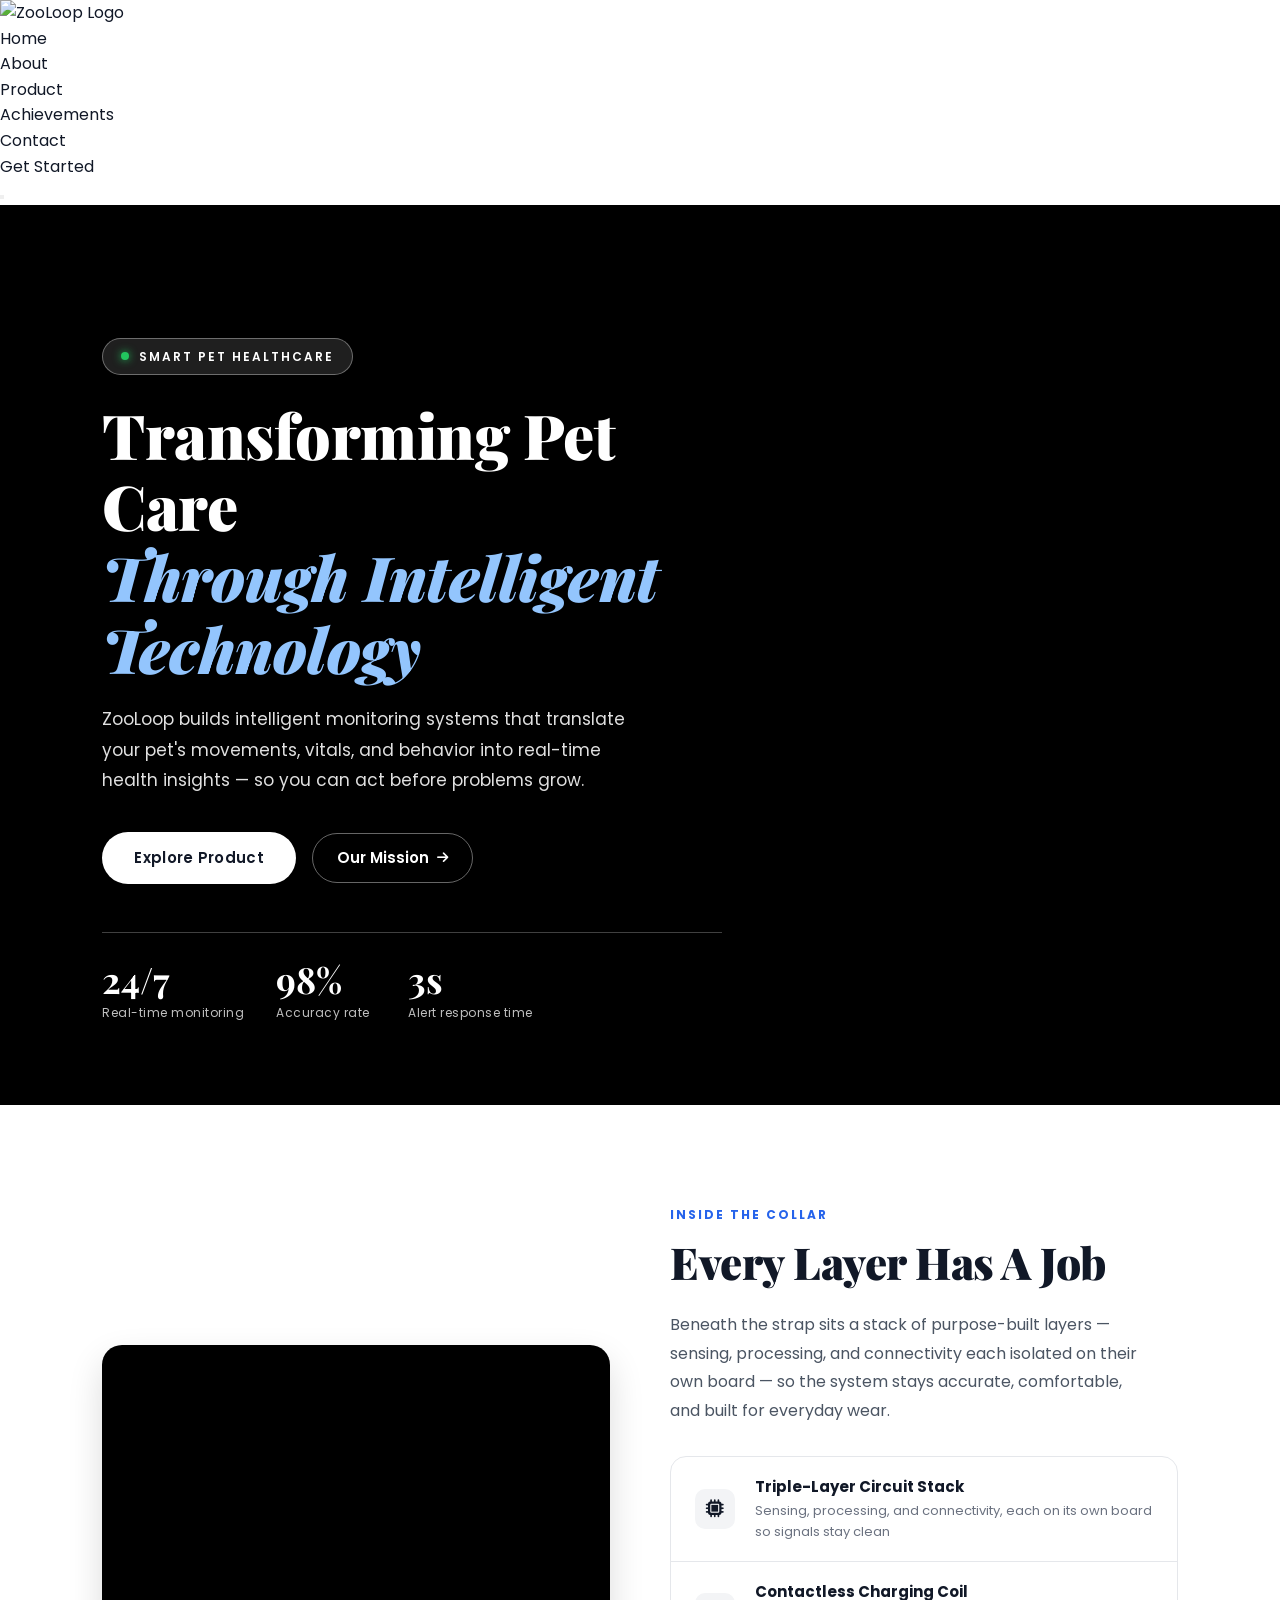
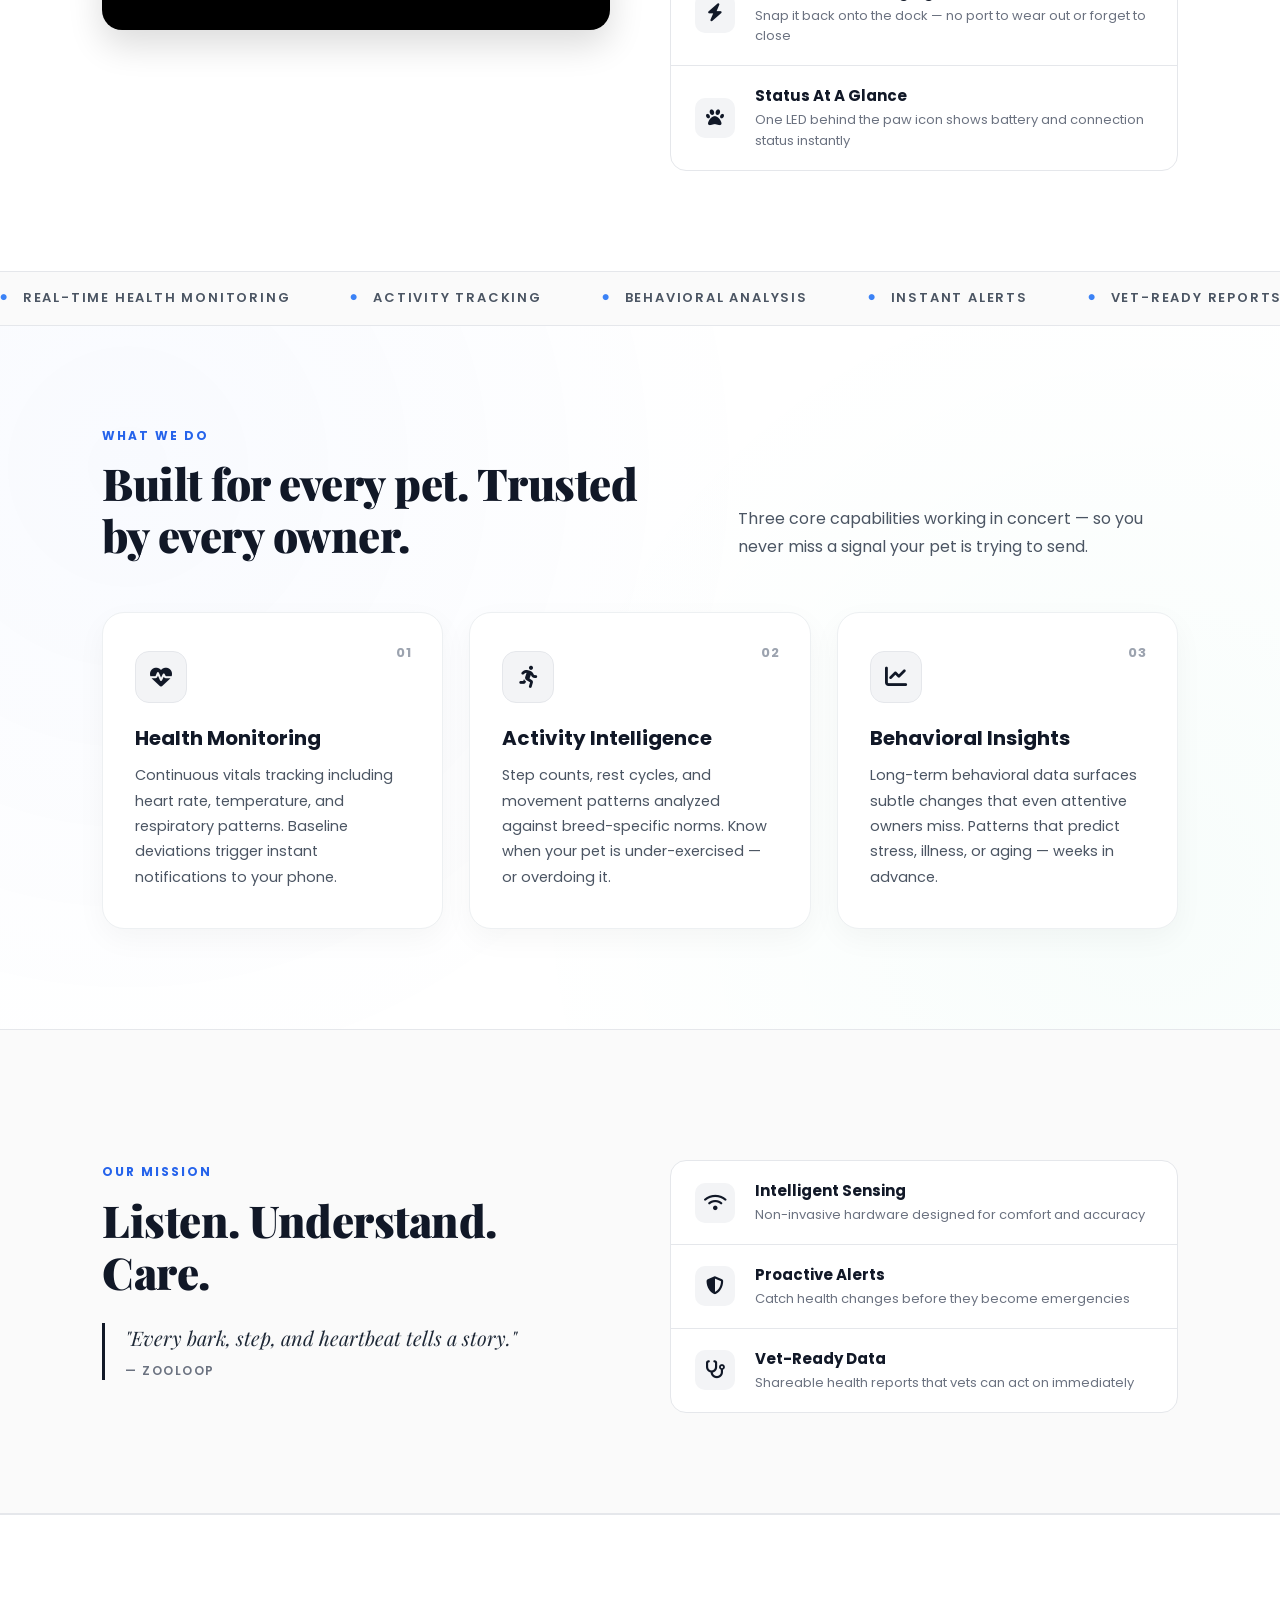
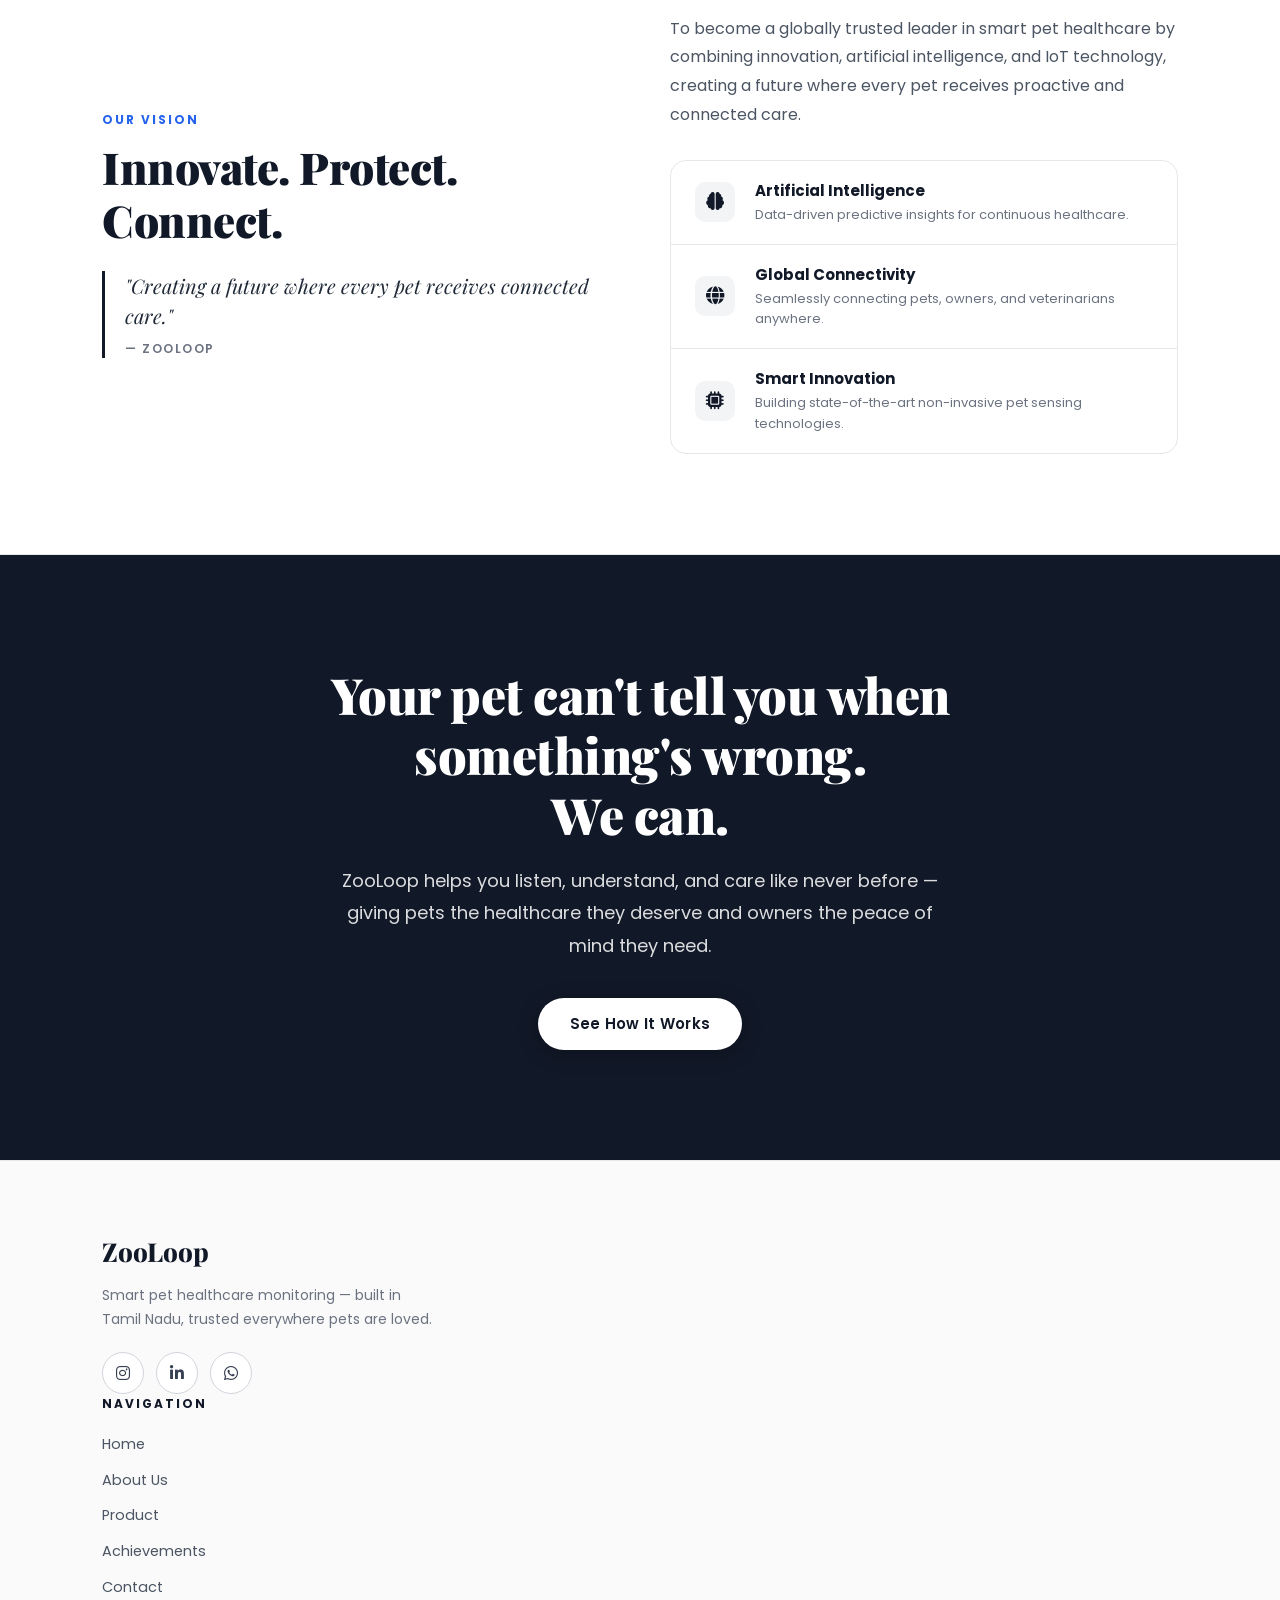
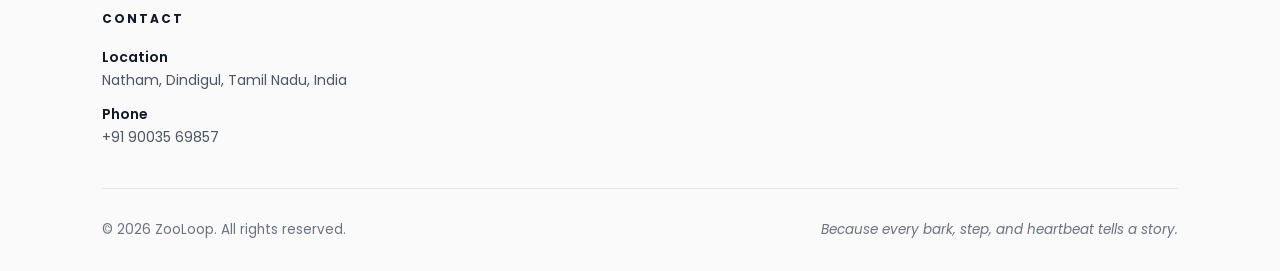
==== index.html @ e62b07a2 "Add files via upload" ====
<!DOCTYPE html>
<html lang="en">

<head>
  <meta charset="UTF-8">
  <meta name="viewport" content="width=device-width, initial-scale=1.0">
  <title>ZooLoop — Smart Pet Healthcare Monitoring</title>
  <link rel="preconnect" href="https://fonts.googleapis.com">
  <link rel="preconnect" href="https://fonts.gstatic.com" crossorigin>
  <link
    href="https://fonts.googleapis.com/css2?family=Inter:wght@300;400;500;600;700&family=Playfair+Display:wght@400;700;900&family=Poppins:wght@400;500;600;700&display=swap"
    rel="stylesheet">
  <link rel="stylesheet" href="https://cdnjs.cloudflare.com/ajax/libs/font-awesome/6.5.1/css/all.min.css">
  <link rel="stylesheet" href="circletrans.css">
  <link rel="stylesheet" href="assets/css/responsive-core.css">

  <style>
    /* ── TOKENS & BASE ─────────────────────────────────── */
    :root {
      --black: #ffffff;
      --ink: #f9fafb;
      --dark: #f3f4f6;
      --mid: #d1d5db;
      --muted: #6b7280;
      --border: #e5e7eb;
      --soft: #374151;
      --white: #111827;
      --pure: #000000;
      --display: 'Playfair Display', serif;
      --body: 'Poppins', 'Inter', sans-serif;
      --ease: cubic-bezier(0.25, 0.46, 0.45, 0.94);
    }

    *,
    *::before,
    *::after {
      margin: 0;
      padding: 0;
      box-sizing: border-box;
    }

    html {
      scroll-behavior: smooth;
    }

    body {
      background: #ffffff;
      color: #111827;
      font-family: var(--body);
      font-size: 16px;
      line-height: 1.6;
      overflow-x: hidden;
      width: 100%;
    }

    a {
      text-decoration: none;
      color: inherit;
    }

    img {
      display: block;
      max-width: 100%;
    }

    /* ── SCROLLBAR ──────────────────────────────────── */
    ::-webkit-scrollbar {
      width: 6px;
    }

    ::-webkit-scrollbar-track {
      background: #f1f1f1;
    }

    ::-webkit-scrollbar-thumb {
      background: #bbb;
      border-radius: 10px;
    }

    /* ── HERO ───────────────────────────────────────── */
    .hero {
      position: relative;
      min-height: 100vh;
      display: flex;
      align-items: center;
      padding: 130px 8% 80px;
      overflow: hidden;
      background: #000000;
    }

    .hero-video {
      position: absolute;
      inset: 0;
      width: 100%;
      height: 100%;
      object-fit: cover;
      z-index: 0;
      filter: contrast(90%) brightness(90%);
    }

    .hero-video-overlay {
      position: absolute;
      inset: 0;
      background: linear-gradient(180deg, rgba(0, 0, 0, 0.15) 0%, rgba(0, 0, 0, 0.45) 100%);
      z-index: 1;
      pointer-events: none;
    }

    .hero-inner {
      position: relative;
      z-index: 2;
      display: flex;
      align-items: center;
      justify-content: space-between;
      gap: 50px;
      width: 100%;
      max-width: 1280px;
      margin: 0 auto;
    }

    .hero-text {
      max-width: 620px;
      width: 100%;
    }

    .hero-eyebrow {
      display: inline-flex;
      align-items: center;
      gap: 10px;
      font-size: 12px;
      font-weight: 600;
      letter-spacing: 2px;
      text-transform: uppercase;
      color: #ffffff;
      background: rgba(255, 255, 255, 0.12);
      backdrop-filter: blur(8px);
      border: 1px solid rgba(255, 255, 255, 0.35);
      padding: 8px 18px;
      border-radius: 30px;
      margin-bottom: 24px;
      animation: fadeUp 0.8s 0.2s var(--ease) forwards;
    }

    .hero-eyebrow span {
      width: 8px;
      height: 8px;
      background: #22c55e;
      border-radius: 50%;
      box-shadow: 0 0 8px #22c55e;
      animation: pulse 2s infinite;
    }

    .hero-h1 {
      font-family: var(--display);
      font-size: clamp(32px, 5vw, 62px);
      font-weight: 900;
      line-height: 1.15;
      color: #ffffff;
      letter-spacing: -0.5px;
      animation: fadeUp 0.9s 0.35s var(--ease) forwards;
    }

    .hero-h1 em {
      font-style: italic;
      color: #93c5fd;
      display: block;
    }

    .hero-sub {
      margin-top: 20px;
      font-size: clamp(15px, 1.8vw, 17px);
      font-weight: 400;
      line-height: 1.8;
      color: rgba(255, 255, 255, 0.88);
      max-width: 540px;
      animation: fadeUp 0.9s 0.5s var(--ease) forwards;
    }

    .hero-actions {
      margin-top: 36px;
      display: flex;
      gap: 16px;
      align-items: center;
      flex-wrap: wrap;
      animation: fadeUp 0.9s 0.65s var(--ease) forwards;
    }

    .btn-primary {
      display: inline-flex;
      align-items: center;
      justify-content: center;
      padding: 14px 32px;
      background: #ffffff;
      color: #111827;
      font-size: 15px;
      font-weight: 600;
      border-radius: 30px;
      letter-spacing: 0.3px;
      transition: all 0.3s ease;
      box-shadow: 0 4px 20px rgba(0, 0, 0, 0.25);
    }

    .btn-primary:hover {
      background: #f3f4f6;
      transform: translateY(-2px);
      box-shadow: 0 8px 25px rgba(255, 255, 255, 0.25);
    }

    .btn-ghost {
      display: inline-flex;
      align-items: center;
      gap: 8px;
      font-size: 15px;
      font-weight: 600;
      color: #ffffff;
      padding: 12px 24px;
      border-radius: 30px;
      border: 1px solid rgba(255, 255, 255, 0.4);
      backdrop-filter: blur(6px);
      transition: all 0.3s ease;
    }

    .btn-ghost i {
      font-size: 13px;
      transition: transform 0.3s;
    }

    .btn-ghost:hover {
      background: rgba(255, 255, 255, 0.15);
      border-color: #ffffff;
    }

    .btn-ghost:hover i {
      transform: translateX(4px);
    }

    .hero-stats {
      margin-top: 48px;
      display: flex;
      gap: 32px;
      flex-wrap: wrap;
      animation: fadeUp 0.9s 0.8s var(--ease) forwards;
      border-top: 1px solid rgba(255, 255, 255, 0.25);
      padding-top: 28px;
    }

    .stat-item {
      min-width: 100px;
    }

    .stat-num {
      font-family: var(--display);
      font-size: clamp(26px, 3.5vw, 36px);
      font-weight: 700;
      color: #ffffff;
      line-height: 1;
    }

    .stat-label {
      font-size: 12px;
      color: rgba(255, 255, 255, 0.75);
      letter-spacing: 0.5px;
      margin-top: 6px;
    }

    /* ── HARDWARE / "INSIDE THE COLLAR" SECTION ──────── */
    .hardware-section {
      padding: 100px 8%;
      max-width: 1320px;
      margin: 0 auto;
      display: flex;
      align-items: center;
      gap: 60px;
      background: #ffffff;
    }

    .hardware-media {
      flex: 1;
      width: 100%;
    }

    .hardware-media-frame {
      position: relative;
      border-radius: 20px;
      overflow: hidden;
      background: #000000;
      box-shadow: 0 15px 35px rgba(0, 0, 0, 0.14);
      aspect-ratio: 16 / 9;
    }

    .hardware-media-frame video {
      width: 100%;
      height: 100%;
      object-fit: cover;
      display: block;
      transition: transform 0.6s var(--ease);
    }

    .hardware-media-frame:hover video {
      transform: scale(1.02);
    }

    .hardware-copy {
      flex: 1;
    }

    .hardware-copy .section-title {
      max-width: 460px;
    }

    .hardware-copy p {
      margin-top: 22px;
      font-size: 16px;
      line-height: 1.8;
      color: #4b5563;
      max-width: 480px;
    }

    /* Reuses .mission-pillars / .pillar / .pillar-icon styling defined below */

    /* ── MARQUEE ────────────────────────────────────── */
    .marquee-section {
      border-top: 1px solid var(--border);
      border-bottom: 1px solid var(--border);
      padding: 16px 0;
      overflow: hidden;
      background: #fafafa;
    }

    .marquee-track {
      display: flex;
      gap: 60px;
      animation: marquee 26s linear infinite;
      white-space: nowrap;
      width: max-content;
    }

    .marquee-item {
      font-size: 13px;
      font-weight: 600;
      letter-spacing: 1.8px;
      text-transform: uppercase;
      color: #4b5563;
      display: flex;
      align-items: center;
      gap: 14px;
      flex-shrink: 0;
    }

    .marquee-item::before {
      content: '●';
      font-size: 8px;
      color: #3b82f6;
    }

    /* ── FEATURES SECTION (SECTION 2) ───────────────── */
    .features-section {
      padding: 100px 8%;
      max-width: 1320px;
      margin: 0 auto;
      position: relative;
      background: #ffffff;
    }

    /* Clean, professional subtle accent background instead of messy video */
    .features-section::before {
      content: '';
      position: absolute;
      top: 0;
      left: 0;
      right: 0;
      height: 100%;
      background: radial-gradient(circle at 10% 20%, rgba(37, 99, 235, 0.03) 0%, transparent 50%),
        radial-gradient(circle at 90% 80%, rgba(16, 185, 129, 0.03) 0%, transparent 50%);
      pointer-events: none;
    }

    .section-eyebrow {
      font-size: 12px;
      font-weight: 700;
      letter-spacing: 2px;
      text-transform: uppercase;
      color: #2563eb;
      margin-bottom: 12px;
    }

    .section-title {
      font-family: var(--display);
      font-size: clamp(26px, 3.8vw, 44px);
      font-weight: 900;
      line-height: 1.2;
      color: #111827;
      letter-spacing: -0.5px;
      max-width: 580px;
    }

    .section-header {
      display: flex;
      justify-content: space-between;
      align-items: flex-end;
      margin-bottom: 50px;
      gap: 30px;
      flex-wrap: wrap;
      position: relative;
      z-index: 2;
    }

    .section-desc {
      max-width: 440px;
      font-size: 16px;
      line-height: 1.8;
      color: #4b5563;
    }

    .feature-grid {
      display: grid;
      grid-template-columns: repeat(3, 1fr);
      gap: 26px;
      position: relative;
      z-index: 2;
    }

    .feature-card {
      background: #ffffff;
      padding: 38px 32px;
      border-radius: 22px;
      border: 1px solid #edf0f2;
      box-shadow: 0 10px 30px rgba(0, 0, 0, 0.04);
      transition: all 0.35s ease;
      position: relative;
      overflow: hidden;
    }

    .feature-card::before {
      content: '';
      position: absolute;
      bottom: 0;
      left: 0;
      width: 0;
      height: 3px;
      background: #111827;
      transition: width 0.4s var(--ease);
    }

    .feature-card:hover {
      transform: translateY(-8px);
      box-shadow: 0 18px 45px rgba(0, 0, 0, 0.08);
      border-color: #cbd5e1;
    }

    .feature-card:hover::before {
      width: 100%;
    }

    .feature-icon {
      width: 52px;
      height: 52px;
      background: #f3f4f6;
      border: 1px solid #e5e7eb;
      display: flex;
      align-items: center;
      justify-content: center;
      margin-bottom: 22px;
      border-radius: 14px;
      font-size: 22px;
      color: #111827;
      transition: all 0.3s;
    }

    .feature-card:hover .feature-icon {
      background: #111827;
      color: #ffffff;
    }

    .feature-card h3 {
      font-size: 20px;
      font-weight: 700;
      color: #111827;
      margin-bottom: 12px;
      line-height: 1.3;
    }

    .feature-card p {
      font-size: 14.5px;
      color: #4b5563;
      line-height: 1.75;
    }

    .feature-num {
      position: absolute;
      top: 30px;
      right: 30px;
      font-size: 13px;
      color: #9ca3af;
      font-weight: 700;
      letter-spacing: 1px;
    }

    /* ── MISSION SECTION ──────────────────────────────── */
    .mission-section {
      padding: 100px 8%;
      display: flex;
      gap: 60px;
      align-items: center;
      max-width: 1320px;
      margin: 0 auto;
      background: #fafafa;
      border-top: 1px solid #e5e7eb;
      border-bottom: 1px solid #e5e7eb;
    }

    .mission-left {
      flex: 1;
      display: flex;
      flex-direction: column;
    }

    .mission-right {
      flex: 1;
    }

    .mission-quote {
      margin-top: 24px;
      padding-left: 20px;
      border-left: 3px solid #111827;
    }

    .mission-quote p {
      font-family: var(--display);
      font-size: 20px;
      font-style: italic;
      color: #1f2937;
      line-height: 1.5;
    }

    .mission-quote cite {
      display: block;
      margin-top: 8px;
      font-size: 12px;
      font-style: normal;
      letter-spacing: 1.5px;
      text-transform: uppercase;
      color: #6b7280;
      font-weight: 600;
    }

    .mission-image {
      margin-top: 32px;
      border-radius: 20px;
      overflow: hidden;
      box-shadow: 0 15px 35px rgba(0, 0, 0, 0.1);
      max-height: 380px;
    }

    .mission-image img {
      width: 100%;
      height: 100%;
      max-height: 380px;
      object-fit: cover;
      transition: transform 0.5s var(--ease);
    }

    .mission-image:hover img {
      transform: scale(1.03);
    }

    .mission-right p {
      font-size: 16px;
      line-height: 1.8;
      color: #4b5563;
      margin-bottom: 20px;
    }

    .mission-pillars {
      margin-top: 30px;
      display: flex;
      flex-direction: column;
      border: 1px solid #e5e7eb;
      border-radius: 16px;
      overflow: hidden;
      background: #ffffff;
    }

    .pillar {
      display: flex;
      align-items: center;
      gap: 20px;
      padding: 18px 24px;
      border-bottom: 1px solid #e5e7eb;
      transition: background 0.3s;
    }

    .pillar:last-child {
      border-bottom: none;
    }

    .pillar:hover {
      background: #f9fafb;
    }

    .pillar-icon {
      font-size: 18px;
      color: #111827;
      width: 40px;
      height: 40px;
      background: #f3f4f6;
      border-radius: 10px;
      display: flex;
      align-items: center;
      justify-content: center;
      flex-shrink: 0;
    }

    .pillar-text {
      font-size: 15px;
      font-weight: 700;
      color: #111827;
    }

    .pillar-desc {
      font-size: 13px;
      color: #6b7280;
      margin-top: 2px;
    }

    /* ── STATEMENT SECTION ──────────────────────────── */
    .statement-section {
      padding: 110px 8%;
      background: #111827;
      color: #ffffff;
      text-align: center;
      position: relative;
      overflow: hidden;
    }

    .statement-inner {
      position: relative;
      z-index: 2;
      max-width: 800px;
      margin: 0 auto;
    }

    .statement-inner h2 {
      font-family: var(--display);
      font-size: clamp(28px, 4.5vw, 50px);
      font-weight: 900;
      color: #ffffff;
      line-height: 1.2;
      letter-spacing: -0.5px;
      margin-bottom: 20px;
    }

    .statement-inner p {
      font-size: clamp(15px, 1.8vw, 18px);
      color: rgba(255, 255, 255, 0.85);
      max-width: 600px;
      margin: 0 auto 36px;
      line-height: 1.8;
    }

    /* ── FOOTER ─────────────────────────────────────── */
    footer {
      background: #fafafa;
      border-top: 1px solid #e5e7eb;
      padding: 70px 8% 30px;
    }

    .footer-container {
      max-width: 1280px;
      margin: 0 auto;
    }

    .footer-brand {
      max-width: 340px;
    }

    .footer-brand .logo-name {
      font-family: var(--display);
      font-size: 26px;
      font-weight: 800;
      color: #111827;
      margin-bottom: 12px;
      display: block;
    }

    .footer-brand p {
      font-size: 14px;
      color: #6b7280;
      line-height: 1.7;
    }

    .footer-links h4,
    .footer-contact h4 {
      font-size: 12px;
      font-weight: 700;
      letter-spacing: 2px;
      text-transform: uppercase;
      color: #111827;
      margin-bottom: 18px;
    }

    .footer-links ul {
      list-style: none;
    }

    .footer-links li {
      margin-bottom: 10px;
    }

    .footer-links a {
      font-size: 14.5px;
      color: #4b5563;
      transition: color 0.3s;
    }

    .footer-links a:hover {
      color: #000000;
      font-weight: 600;
    }

    .footer-contact p {
      font-size: 14px;
      color: #4b5563;
      margin-bottom: 8px;
    }

    .footer-contact p strong {
      color: #111827;
      font-weight: 600;
    }

    .social-row {
      display: flex;
      gap: 12px;
      margin-top: 20px;
    }

    .social-row a {
      width: 42px;
      height: 42px;
      border: 1px solid #d1d5db;
      background: #ffffff;
      display: flex;
      align-items: center;
      justify-content: center;
      border-radius: 50%;
      font-size: 16px;
      color: #374151;
      transition: all 0.3s ease;
    }

    .social-row a:hover {
      background: #111827;
      border-color: #111827;
      color: #ffffff;
      transform: translateY(-3px);
    }

    .footer-bottom {
      padding-top: 30px;
      margin-top: 40px;
      border-top: 1px solid #e5e7eb;
      display: flex;
      justify-content: space-between;
      align-items: center;
      flex-wrap: wrap;
      gap: 15px;
    }

    .footer-bottom p {
      font-size: 13.5px;
      color: #6b7280;
    }

    .footer-tagline {
      font-style: italic;
      color: #9ca3af;
    }

    /* ── ANIMATIONS ─────────────────────────────────── */
    @keyframes fadeUp {
      from {
        opacity: 0;
        transform: translateY(24px);
      }

      to {
        opacity: 1;
        transform: translateY(0);
      }
    }

    @keyframes marquee {
      from {
        transform: translateX(0);
      }

      to {
        transform: translateX(-50%);
      }
    }

    @keyframes pulse {

      0%,
      100% {
        opacity: 1;
        transform: scale(1);
      }

      50% {
        opacity: 0.4;
        transform: scale(0.85);
      }
    }

    .reveal {
      opacity: 0;
      transform: translateY(25px);
      transition: opacity 0.7s var(--ease), transform 0.7s var(--ease);
    }

    .reveal.visible {
      opacity: 1;
      transform: translateY(0);
    }

    /* ── RESPONSIVE MEDIA QUERIES ───────────────────── */
    @media (max-width: 991px) {
      .hero {
        padding: 120px 6% 60px;
      }

      .hero-inner {
        flex-direction: column;
        align-items: flex-start;
      }

      .feature-grid {
        grid-template-columns: repeat(2, 1fr);
      }

      .hardware-section {
        flex-direction: column;
        gap: 40px;
        padding: 70px 6%;
      }

      .hardware-copy .section-title,
      .hardware-copy p {
        max-width: 100%;
      }

      .mission-section {
        flex-direction: column;
        gap: 40px;
      }

      .section-header {
        flex-direction: column;
        align-items: flex-start;
      }
    }

    @media (max-width: 640px) {
      .hero {
        padding: 110px 5% 50px;
      }

      .features-section,
      .mission-section,
      .statement-section {
        padding: 70px 5%;
      }

      .hardware-section {
        padding: 60px 5%;
      }

      .feature-grid {
        grid-template-columns: 1fr;
      }

      .hero-stats {
        gap: 20px;
      }

      .stat-item {
        min-width: 80px;
      }

      .hero-actions {
        flex-direction: column;
        align-items: stretch;
        width: 100%;
      }

      .btn-primary,
      .btn-ghost {
        width: 100%;
        justify-content: center;
      }

      .footer-bottom {
        flex-direction: column;
        text-align: center;
      }
    }
  </style>
</head>

<body>

  <!-- ── NAVBAR ─────────────────────────────────────── -->
  <nav class="navbar" id="navbar">
    <a href="index.html" class="logo" aria-label="ZooLoop Home">
      <img src="assets/images/ZooLoopTRANS.png" alt="ZooLoop Logo">
    </a>

    <ul class="nav-links">
      <li><a href="index.html" class="active">Home</a></li>
      <li><a href="about.html">About</a></li>
      <li><a href="product.html">Product</a></li>
      <li><a href="achievements.html">Achievements</a></li>
      <li><a href="contact.html">Contact</a></li>
      <li class="mobile-cta-wrapper">
        <a href="product.html" class="nav-cta">Get Started</a>
      </li>
    </ul>



    <button class="hamburger" aria-label="Toggle navigation menu" type="button">
      <span></span>
      <span></span>
      <span></span>
    </button>
  </nav>

  <!-- ── HERO ───────────────────────────────────────── -->
  <section class="hero">
    <video class="hero-video" autoplay muted loop playsinline preload="auto">
      <source src="assets/video/dogs.mp4" type="video/mp4">
    </video>
    <div class="hero-video-overlay"></div>

    <div class="hero-inner">
      <div class="hero-text">
        <div class="hero-eyebrow">
          <span></span>
          Smart Pet Healthcare
        </div>

        <h1 class="hero-h1">
          Transforming Pet Care
          <em>Through Intelligent Technology</em>
        </h1>

        <p class="hero-sub">
          ZooLoop builds intelligent monitoring systems that translate your pet's movements, vitals, and behavior into
          real-time health insights — so you can act before problems grow.
        </p>

        <div class="hero-actions">
          <a href="product.html" class="btn-primary">Explore Product</a>
          <a href="achievements.html" class="btn-ghost">
            Our Mission <i class="fas fa-arrow-right"></i>
          </a>
        </div>

        <div class="hero-stats">
          <div class="stat-item">
            <div class="stat-num">24/7</div>
            <div class="stat-label">Real-time monitoring</div>
          </div>
          <div class="stat-item">
            <div class="stat-num">98%</div>
            <div class="stat-label">Accuracy rate</div>
          </div>
          <div class="stat-item">
            <div class="stat-num">3s</div>
            <div class="stat-label">Alert response time</div>
          </div>
        </div>
      </div>
    </div>
  </section>

  <!-- ── HARDWARE / INSIDE THE COLLAR ─────────────────── -->
  <section class="hardware-section" id="inside-the-collar">
    <div class="hardware-media reveal">
      <div class="hardware-media-frame">
        <video autoplay muted loop playsinline preload="auto">
          <source src="assets/video/smartcollar.mp4" type="video/mp4">
        </video>
      </div>
    </div>

    <div class="hardware-copy reveal">
      <div class="section-eyebrow">Inside The Collar</div>
      <h2 class="section-title">Every Layer Has A Job</h2>
      <p>
        Beneath the strap sits a stack of purpose-built layers — sensing, processing, and connectivity each
        isolated on their own board — so the system stays accurate, comfortable, and built for everyday wear.
      </p>

      <div class="mission-pillars">
        <div class="pillar">
          <div class="pillar-icon"><i class="fas fa-microchip"></i></div>
          <div>
            <div class="pillar-text">Triple-Layer Circuit Stack</div>
            <div class="pillar-desc">Sensing, processing, and connectivity, each on its own board so signals stay clean
            </div>
          </div>
        </div>
        <div class="pillar">
          <div class="pillar-icon"><i class="fas fa-bolt"></i></div>
          <div>
            <div class="pillar-text">Contactless Charging Coil</div>
            <div class="pillar-desc">Snap it back onto the dock — no port to wear out or forget to close</div>
          </div>
        </div>
        <div class="pillar">
          <div class="pillar-icon"><i class="fas fa-paw"></i></div>
          <div>
            <div class="pillar-text">Status At A Glance</div>
            <div class="pillar-desc">One LED behind the paw icon shows battery and connection status instantly</div>
          </div>
        </div>
      </div>
    </div>
  </section>

  <!-- ── MARQUEE ─────────────────────────────────────── -->
  <div class="marquee-section">
    <div class="marquee-track" aria-hidden="true">
      <div class="marquee-item">Real-time Health Monitoring</div>
      <div class="marquee-item">Activity Tracking</div>
      <div class="marquee-item">Behavioral Analysis</div>
      <div class="marquee-item">Instant Alerts</div>
      <div class="marquee-item">Vet-Ready Reports</div>
      <div class="marquee-item">Smart Sensing Technology</div>
      <div class="marquee-item">Intelligent Pet Care</div>
      <!-- Loop Items -->
      <div class="marquee-item">Real-time Health Monitoring</div>
      <div class="marquee-item">Activity Tracking</div>
      <div class="marquee-item">Behavioral Analysis</div>
      <div class="marquee-item">Instant Alerts</div>
      <div class="marquee-item">Vet-Ready Reports</div>
      <div class="marquee-item">Smart Sensing Technology</div>
      <div class="marquee-item">Intelligent Pet Care</div>
    </div>
  </div>

  <!-- ── FEATURES (SECTION 2 - CLEAN & POLISHED) ─────────────────── -->
  <section class="features-section">
    <div class="section-header reveal">
      <div>
        <div class="section-eyebrow">What We Do</div>
        <h2 class="section-title">Built for every pet. Trusted by every owner.</h2>
      </div>
      <p class="section-desc">
        Three core capabilities working in concert — so you never miss a signal your pet is trying to send.
      </p>
    </div>

    <div class="feature-grid">
      <div class="feature-card reveal">
        <span class="feature-num">01</span>
        <div class="feature-icon"><i class="fas fa-heartbeat"></i></div>
        <h3>Health Monitoring</h3>
        <p>Continuous vitals tracking including heart rate, temperature, and respiratory patterns. Baseline deviations
          trigger instant notifications to your phone.</p>
      </div>
      <div class="feature-card reveal">
        <span class="feature-num">02</span>
        <div class="feature-icon"><i class="fas fa-running"></i></div>
        <h3>Activity Intelligence</h3>
        <p>Step counts, rest cycles, and movement patterns analyzed against breed-specific norms. Know when your pet is
          under-exercised — or overdoing it.</p>
      </div>
      <div class="feature-card reveal">
        <span class="feature-num">03</span>
        <div class="feature-icon"><i class="fas fa-chart-line"></i></div>
        <h3>Behavioral Insights</h3>
        <p>Long-term behavioral data surfaces subtle changes that even attentive owners miss. Patterns that predict
          stress, illness, or aging — weeks in advance.</p>
      </div>
    </div>
  </section>

  <!-- ── MISSION SECTION ──────────────────────────────── -->
  <section class="mission-section" id="our-mission">
    <div class="mission-left reveal">
      <div class="section-eyebrow">Our Mission</div>
      <h2 class="section-title">Listen. Understand. Care.</h2>
      <div class="mission-quote">
        <p>"Every bark, step, and heartbeat tells a story."</p>
        <cite>— ZooLoop</cite>
      </div>
    </div>

    <div class="mission-right reveal">
      <div class="mission-pillars">
        <div class="pillar">
          <div class="pillar-icon"><i class="fas fa-wifi"></i></div>
          <div>
            <div class="pillar-text">Intelligent Sensing</div>
            <div class="pillar-desc">Non-invasive hardware designed for comfort and accuracy</div>
          </div>
        </div>
        <div class="pillar">
          <div class="pillar-icon"><i class="fas fa-shield-alt"></i></div>
          <div>
            <div class="pillar-text">Proactive Alerts</div>
            <div class="pillar-desc">Catch health changes before they become emergencies</div>
          </div>
        </div>
        <div class="pillar">
          <div class="pillar-icon"><i class="fas fa-stethoscope"></i></div>
          <div>
            <div class="pillar-text">Vet-Ready Data</div>
            <div class="pillar-desc">Shareable health reports that vets can act on immediately</div>
          </div>
        </div>
      </div>
    </div>
  </section>

  <!-- ── VISION SECTION ───────────────────────────────── -->
  <section class="mission-section" id="our-vision" style="background:#ffffff;">
    <div class="mission-left reveal">
      <div class="section-eyebrow">Our Vision</div>
      <h2 class="section-title">Innovate. Protect. Connect.</h2>
      <div class="mission-quote">
        <p>"Creating a future where every pet receives connected care."</p>
        <cite>— ZooLoop</cite>
      </div>
    </div>

    <div class="mission-right reveal">
      <p>
        To become a globally trusted leader in smart pet healthcare by combining innovation, artificial intelligence,
        and IoT technology, creating a future where every pet receives proactive and connected care.
      </p>

      <div class="mission-pillars">
        <div class="pillar">
          <div class="pillar-icon"><i class="fas fa-brain"></i></div>
          <div>
            <div class="pillar-text">Artificial Intelligence</div>
            <div class="pillar-desc">Data-driven predictive insights for continuous healthcare.</div>
          </div>
        </div>
        <div class="pillar">
          <div class="pillar-icon"><i class="fas fa-globe"></i></div>
          <div>
            <div class="pillar-text">Global Connectivity</div>
            <div class="pillar-desc">Seamlessly connecting pets, owners, and veterinarians anywhere.</div>
          </div>
        </div>
        <div class="pillar">
          <div class="pillar-icon"><i class="fas fa-microchip"></i></div>
          <div>
            <div class="pillar-text">Smart Innovation</div>
            <div class="pillar-desc">Building state-of-the-art non-invasive pet sensing technologies.</div>
          </div>
        </div>
      </div>
    </div>
  </section>

  <!-- ── STATEMENT ─────────────────────────────────────── -->
  <section class="statement-section">
    <div class="statement-inner reveal">
      <h2>
        Your pet can't tell you when something's wrong.<br>
        We can.
      </h2>
      <p>
        ZooLoop helps you listen, understand, and care like never before — giving pets the healthcare they deserve and
        owners the peace of mind they need.
      </p>
      <a href="product.html" class="btn-primary">See How It Works</a>
    </div>
  </section>

  <!-- ── FOOTER ───────────────────────────────────────── -->
  <footer>
    <div class="footer-container">
      <div class="footer-top">
        <div class="footer-brand">
          <span class="logo-name">ZooLoop</span>
          <p>Smart pet healthcare monitoring — built in Tamil Nadu, trusted everywhere pets are loved.</p>
          <div class="social-row">
            <a href="https://www.instagram.com/_zooloop_?igsh=MXNkbmNyeTI0b3lxbQ==" target="_blank"
              aria-label="Instagram">
              <i class="fab fa-instagram"></i>
            </a>
            <a href="https://www.linkedin.com/company/z00l00p/" target="_blank" aria-label="LinkedIn">
              <i class="fab fa-linkedin-in"></i>
            </a>
            <a href="https://wa.me/919003569857" target="_blank" aria-label="WhatsApp">
              <i class="fab fa-whatsapp"></i>
            </a>
          </div>
        </div>

        <div class="footer-links">
          <h4>Navigation</h4>
          <ul>
            <li><a href="index.html">Home</a></li>
            <li><a href="about.html">About Us</a></li>
            <li><a href="product.html">Product</a></li>
            <li><a href="achievements.html">Achievements</a></li>
            <li><a href="contact.html">Contact</a></li>
          </ul>
        </div>

        <div class="footer-contact">
          <h4>Contact</h4>
          <p><strong>Location</strong><br>Natham, Dindigul, Tamil Nadu, India</p>
          <p style="margin-top:12px;"><strong>Phone</strong><br>+91 90035 69857</p>
        </div>
      </div>

      <div class="footer-bottom">
        <p>© 2026 ZooLoop. All rights reserved.</p>
        <p class="footer-tagline">Because every bark, step, and heartbeat tells a story.</p>
      </div>
    </div>
  </footer>

  <!-- ── SCRIPTS ─────────────────────────────────────── -->
  <script src="assets/js/nav.js"></script>
  <script>
    // Scroll reveal observer
    const reveals = document.querySelectorAll('.reveal');
    const observer = new IntersectionObserver((entries) => {
      entries.forEach(e => {
        if (e.isIntersecting) {
          e.target.classList.add('visible');
          observer.unobserve(e.target);
        }
      });
    }, { threshold: 0.12 });
    reveals.forEach(el => observer.observe(el));
  </script>

</body>

</html>
---- circletrans.css ----
/* ============================================================
   ZooLoop — Circle Reveal Page Transition
   Shared across all pages: index, about, product,
   product-details, achievements, contact
   ============================================================ */

.circle-transition-overlay {
    position: fixed;
    inset: 0;
    background: #0d0d0d;
    z-index: 999999;
    pointer-events: none;

    /* Position of the circle's center — set dynamically via JS */
    --cx: 50%;
    --cy: 50%;

    clip-path: circle(0% at var(--cx) var(--cy));
    -webkit-clip-path: circle(0% at var(--cx) var(--cy));
}

.circle-transition-overlay.is-animating {
    transition: clip-path 0.4s cubic-bezier(.4, 0, .2, 1),
                -webkit-clip-path 0.4s cubic-bezier(.4, 0, .2, 1);
}

/* "covered" = circle has grown to swallow the whole viewport */
.circle-transition-overlay.is-covered {
    clip-path: circle(150% at var(--cx) var(--cy));
    -webkit-clip-path: circle(150% at var(--cx) var(--cy));
}

@media (prefers-reduced-motion: reduce) {
    .circle-transition-overlay,
    .circle-transition-overlay.is-animating {
        transition: none !important;
    }
}
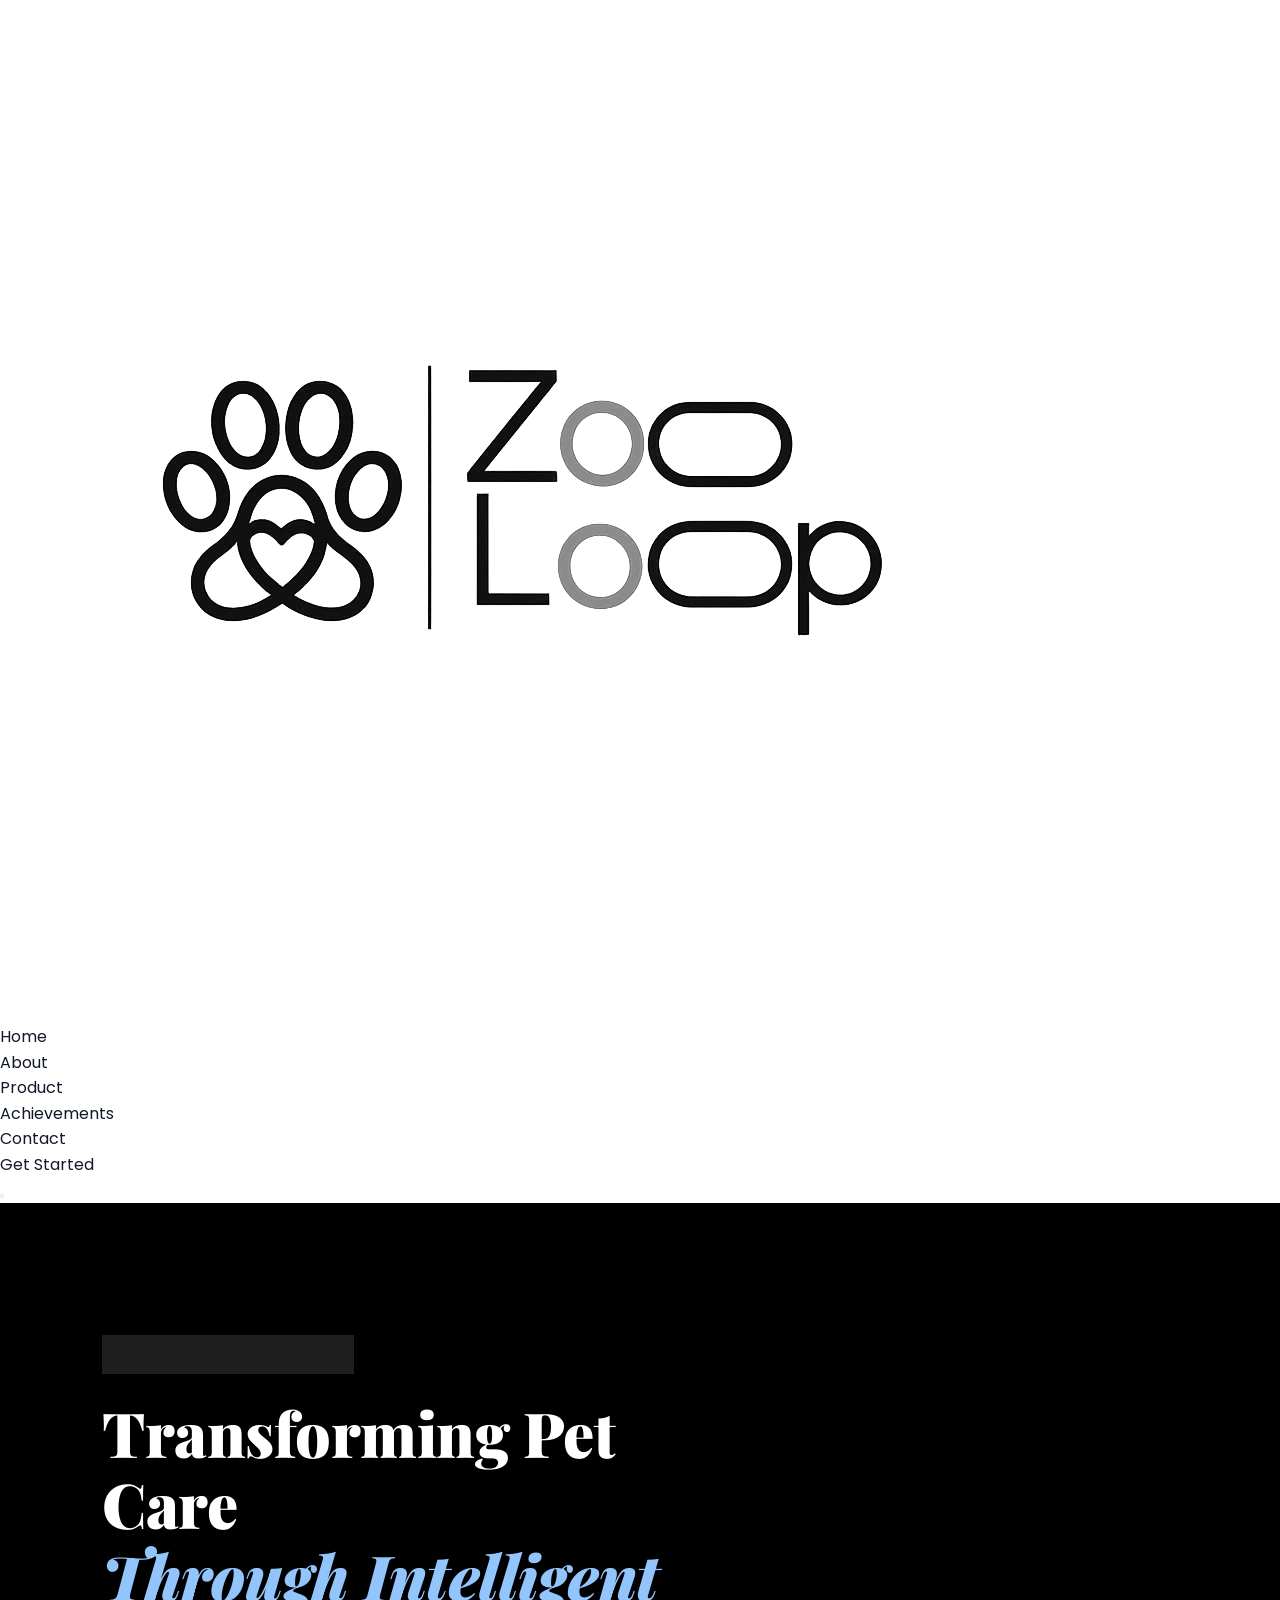
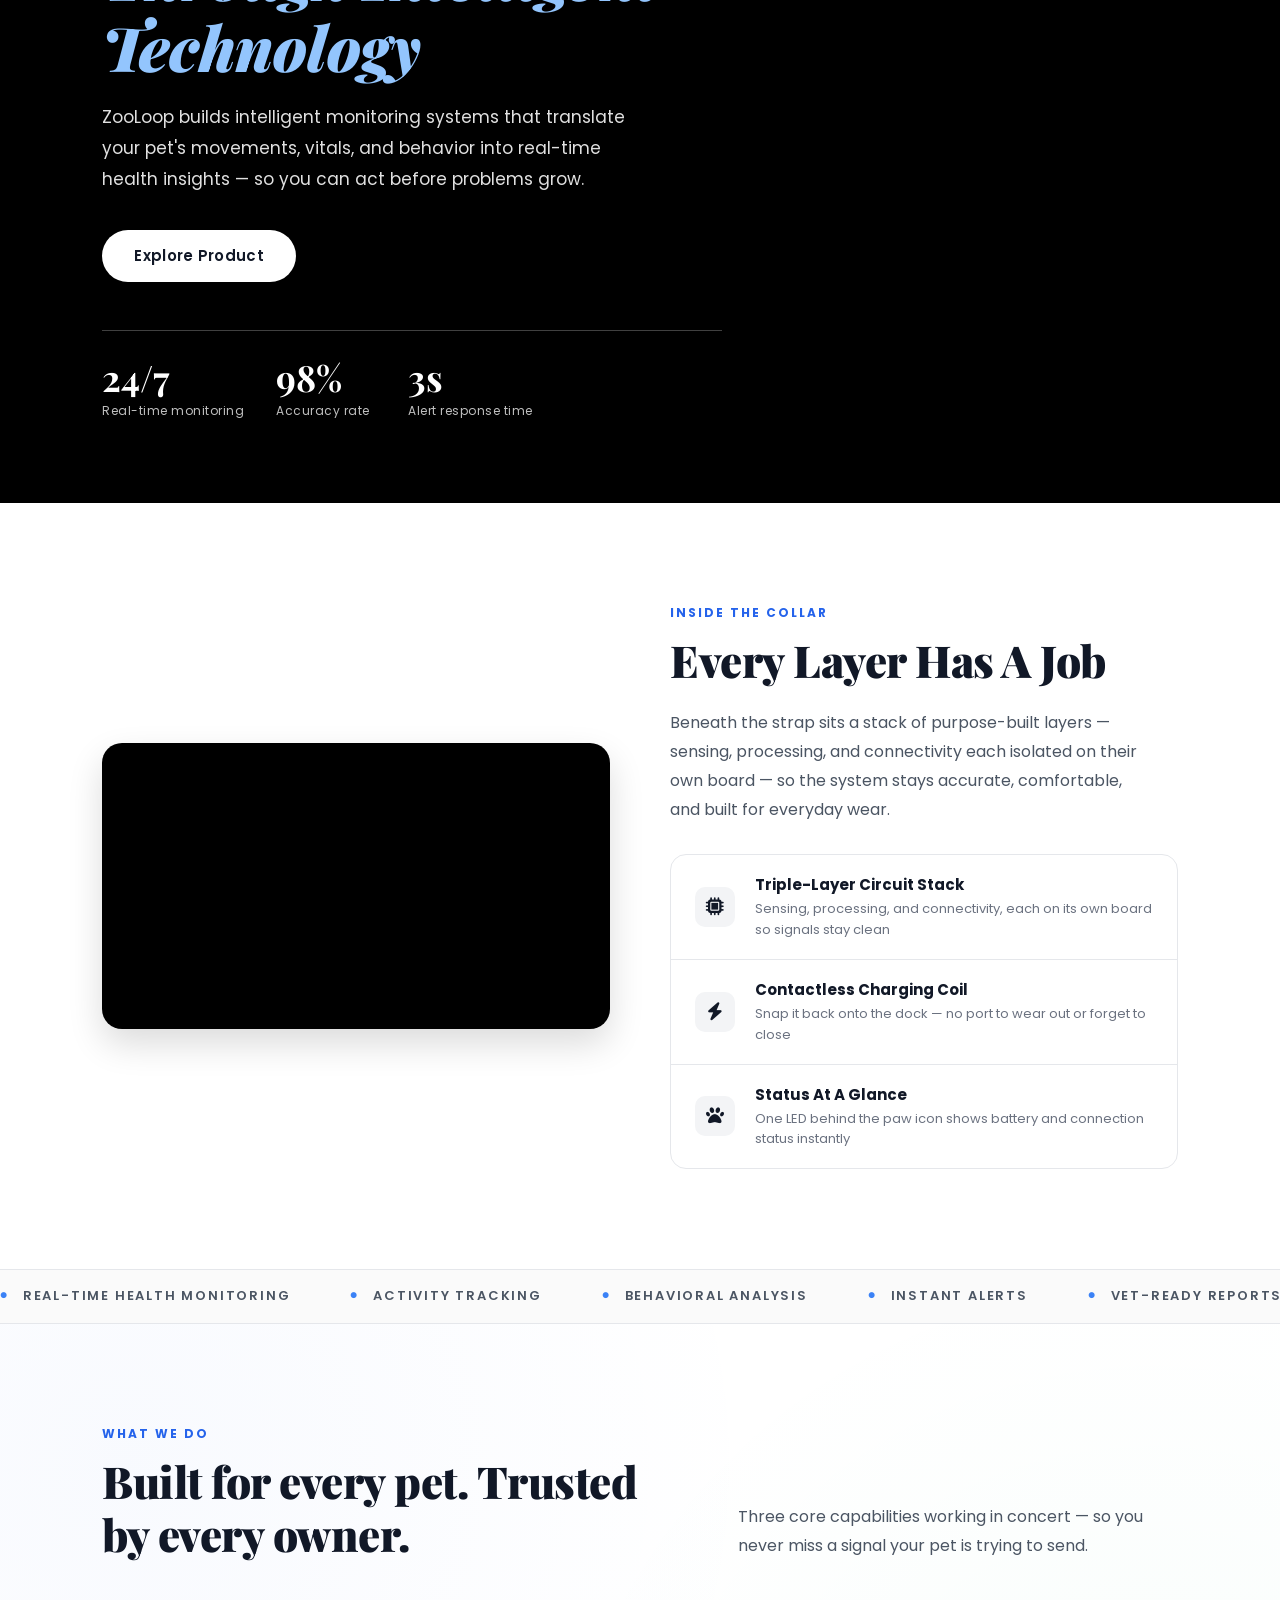
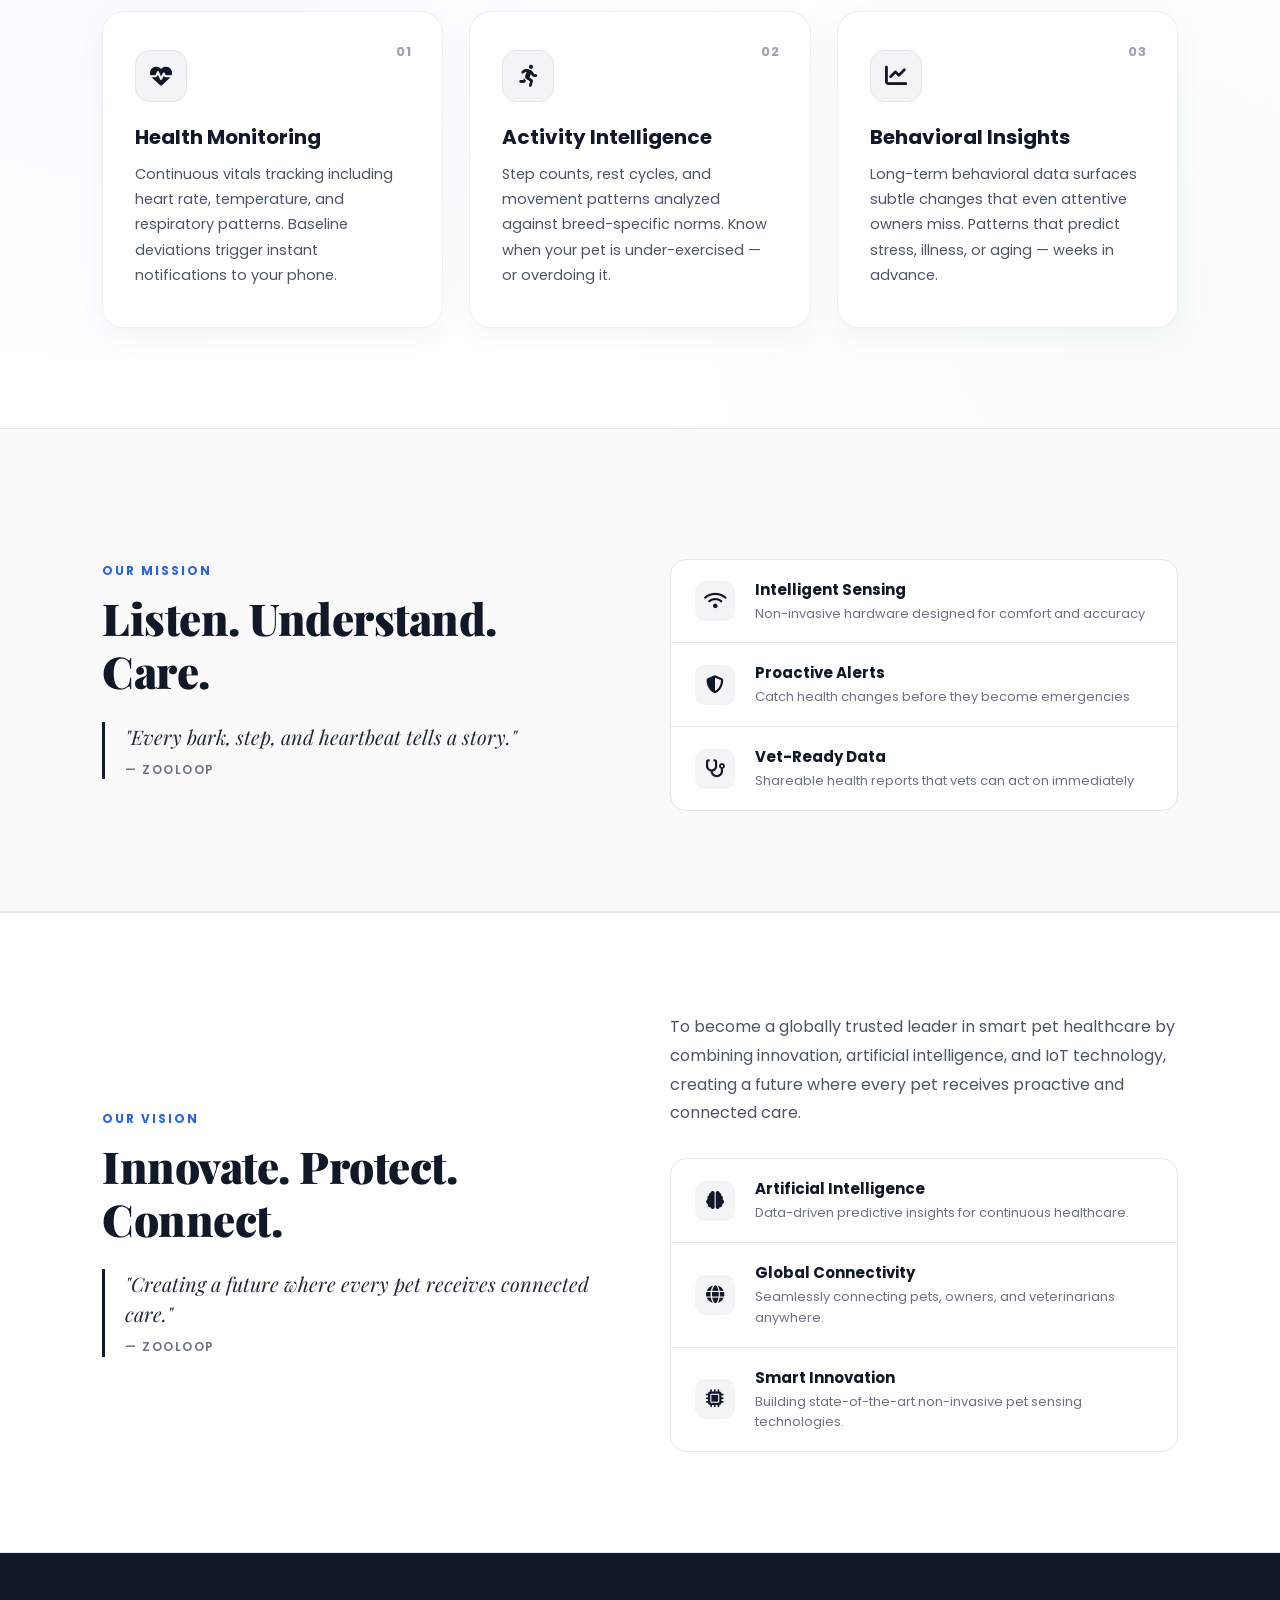
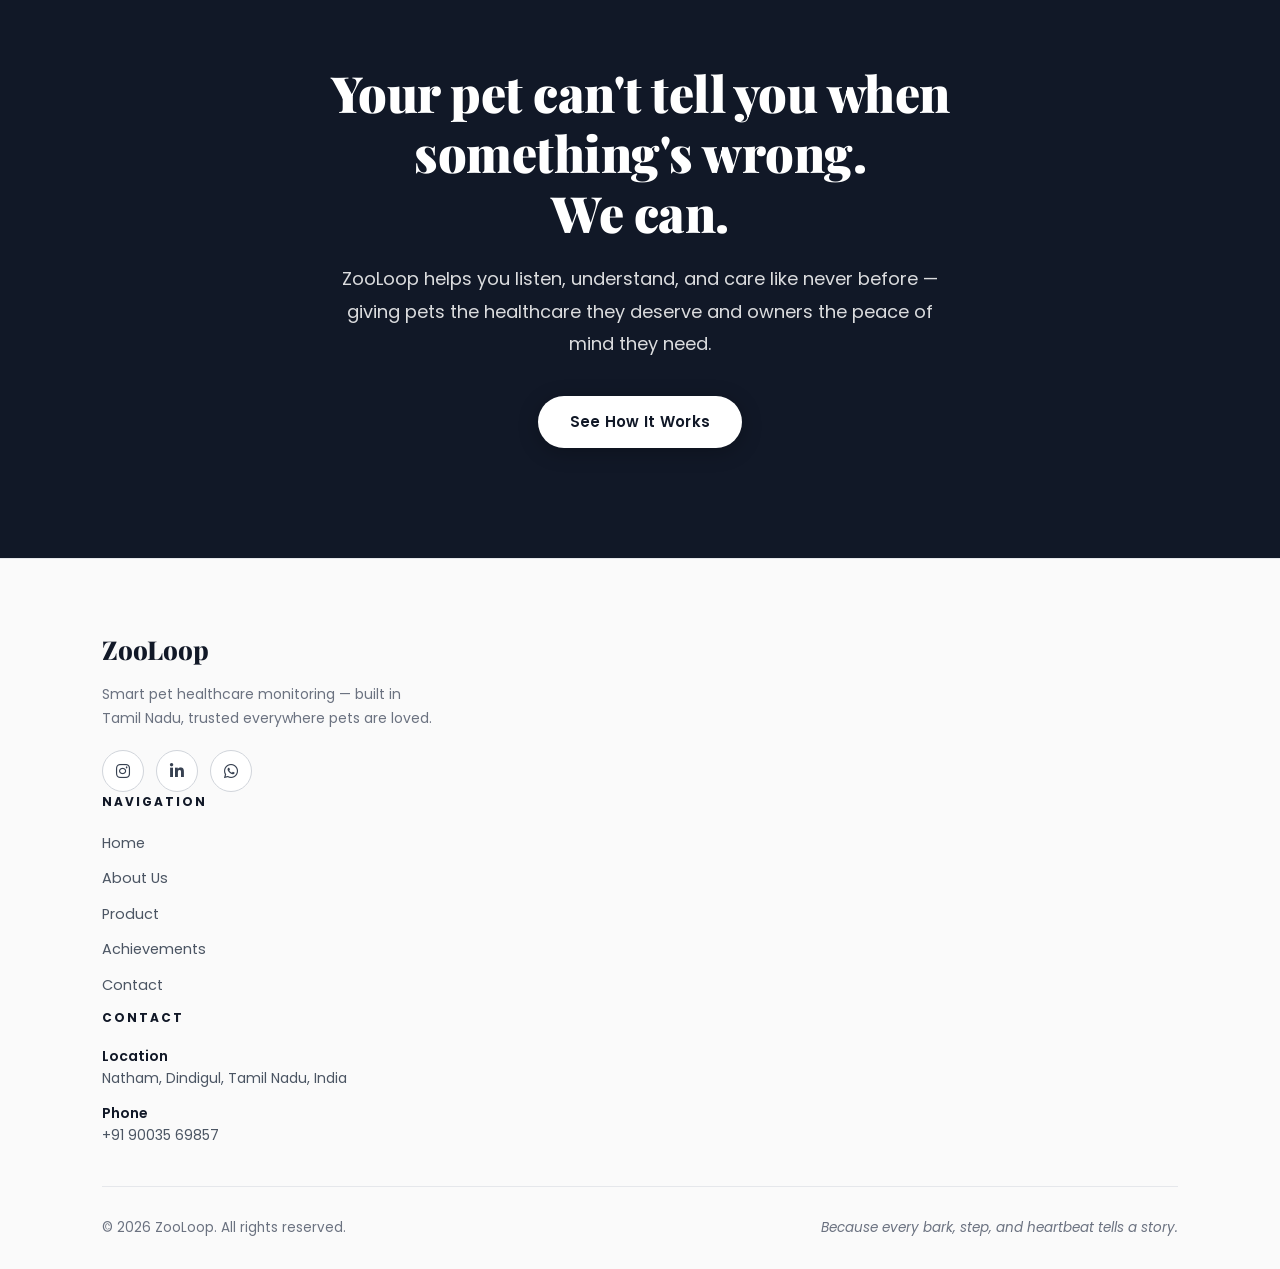
==== commit f7db7840: "Update index.html" ====
--- a/index.html
+++ b/index.html
@@ -914,7 +914,7 @@
   <!-- ── NAVBAR ─────────────────────────────────────── -->
   <nav class="navbar" id="navbar">
     <a href="index.html" class="logo" aria-label="ZooLoop Home">
-      <img src="assets/images/ZooLoopTRANS.png" alt="ZooLoop Logo">
+      <img src="ZooLoopTRANS.png" alt="ZooLoop Logo">
     </a>
 
     <ul class="nav-links">
@@ -940,7 +940,7 @@
   <!-- ── HERO ───────────────────────────────────────── -->
   <section class="hero">
     <video class="hero-video" autoplay muted loop playsinline preload="auto">
-      <source src="assets/video/dogs.mp4" type="video/mp4">
+      <source src="dogs.mp4" type="video/mp4">
     </video>
     <div class="hero-video-overlay"></div>
 
@@ -991,7 +991,7 @@
     <div class="hardware-media reveal">
       <div class="hardware-media-frame">
         <video autoplay muted loop playsinline preload="auto">
-          <source src="assets/video/smartcollar.mp4" type="video/mp4">
+          <source src="smartcollar.mp4" type="video/mp4">
         </video>
       </div>
     </div>
@@ -1249,4 +1249,4 @@
 
 </body>
 
-</html>+</html>
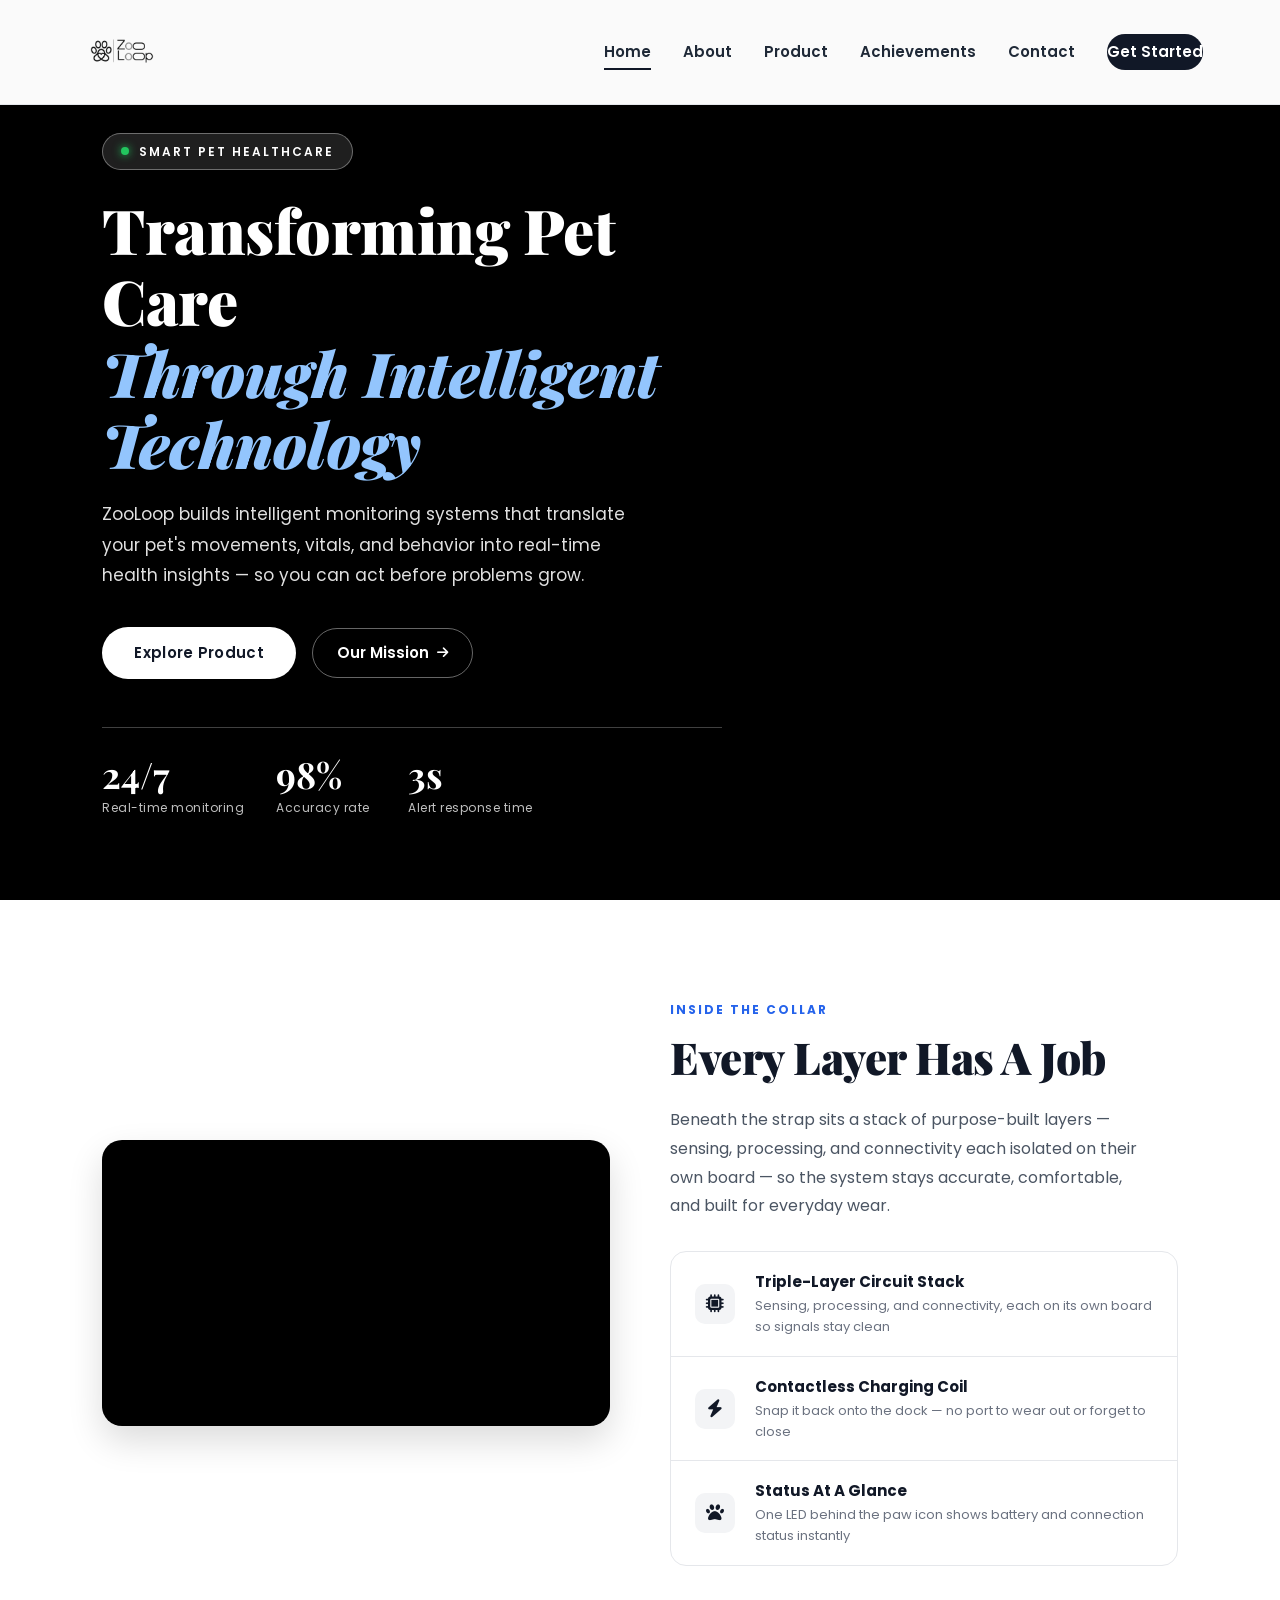
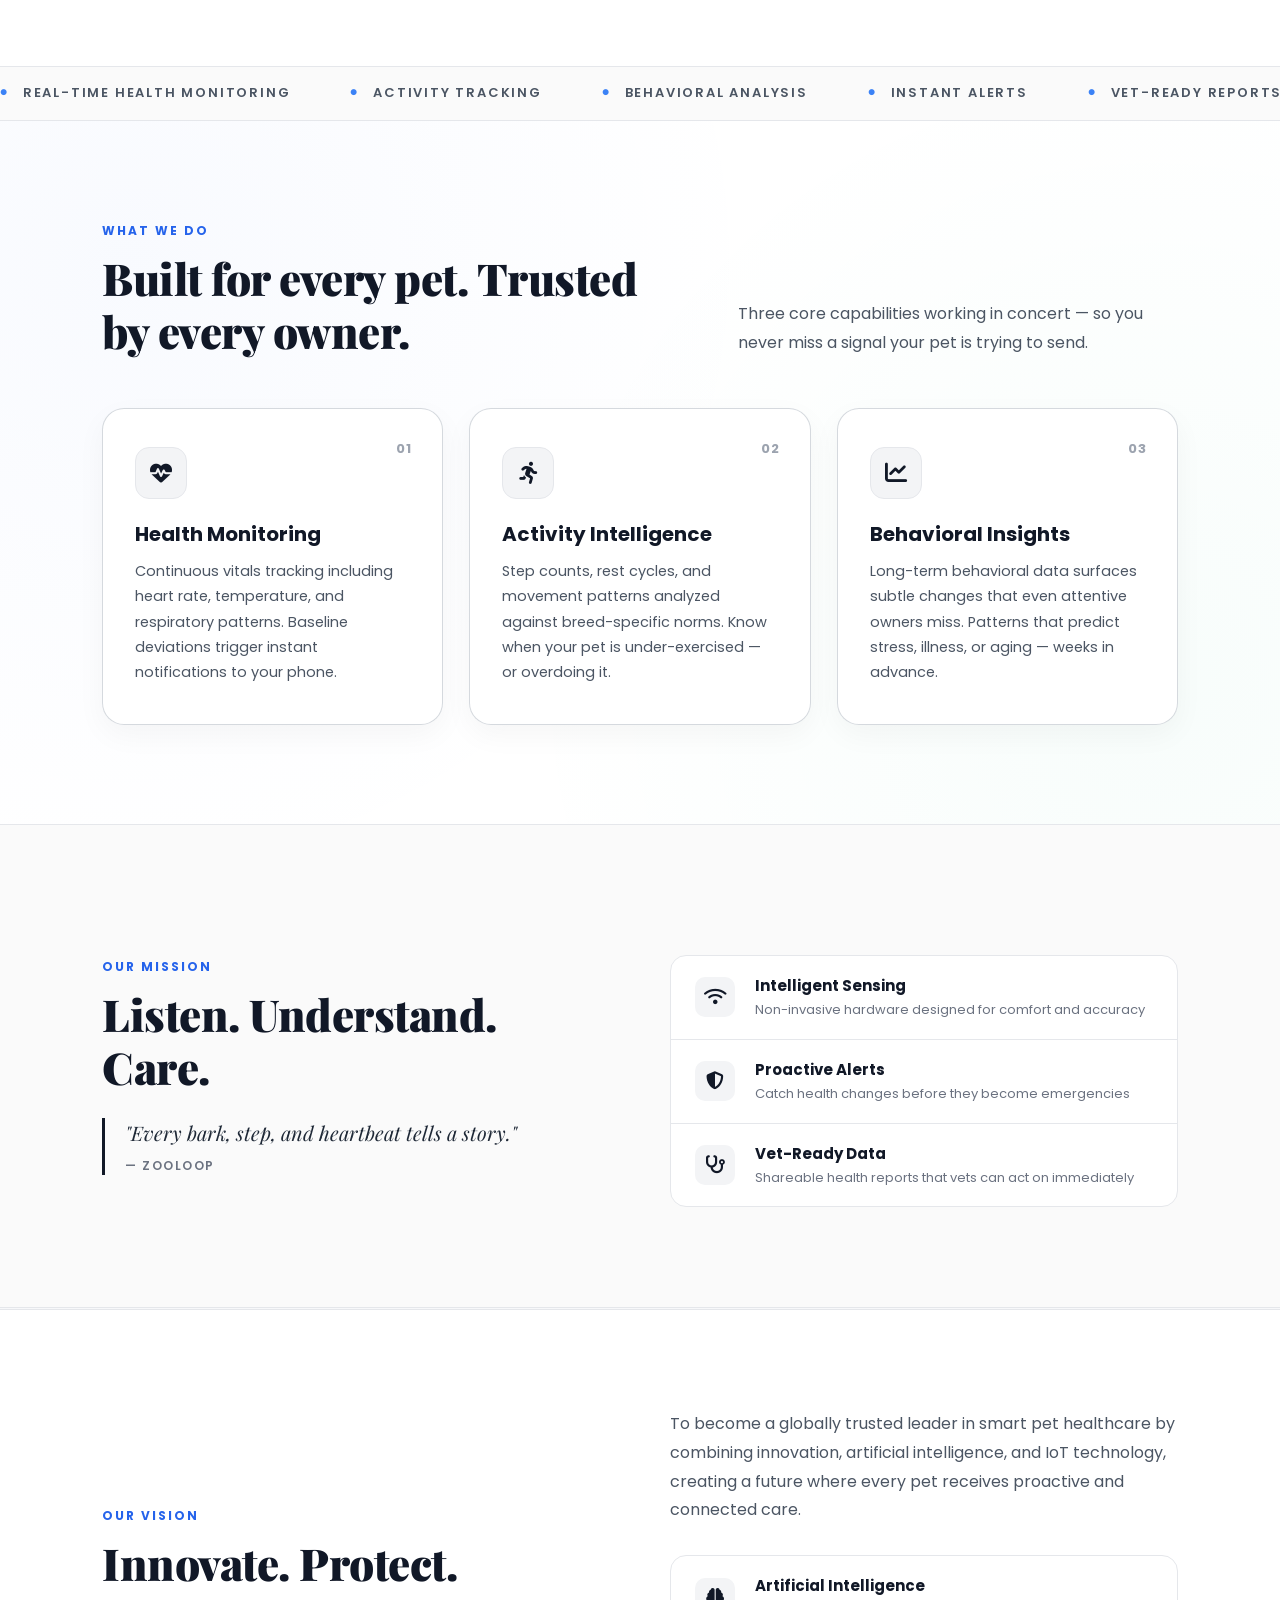
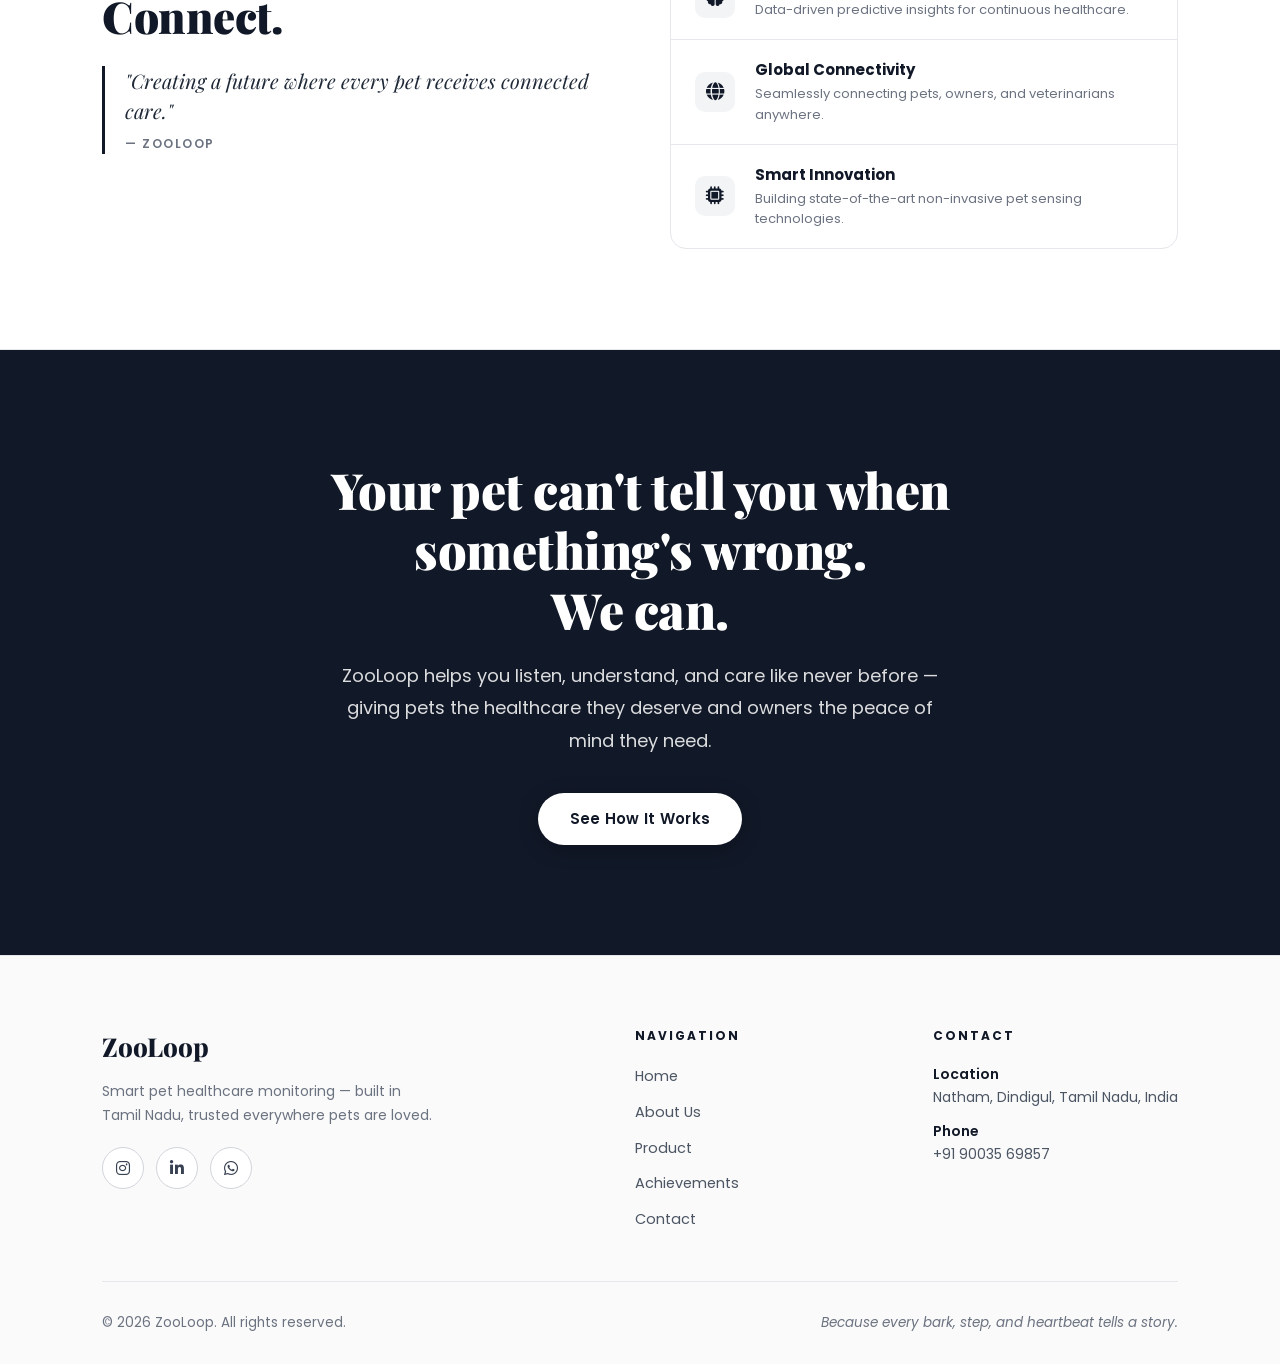
==== commit 215e9f99: "Update index.html" ====
--- a/index.html
+++ b/index.html
@@ -12,7 +12,7 @@
     rel="stylesheet">
   <link rel="stylesheet" href="https://cdnjs.cloudflare.com/ajax/libs/font-awesome/6.5.1/css/all.min.css">
   <link rel="stylesheet" href="circletrans.css">
-  <link rel="stylesheet" href="assets/css/responsive-core.css">
+  <link rel="stylesheet" href="responsive-core.css">
 
   <style>
     /* ── TOKENS & BASE ─────────────────────────────────── */
@@ -1232,7 +1232,7 @@
   </footer>
 
   <!-- ── SCRIPTS ─────────────────────────────────────── -->
-  <script src="assets/js/nav.js"></script>
+  <script src="nav.js"></script>
   <script>
     // Scroll reveal observer
     const reveals = document.querySelectorAll('.reveal');
--- a/responsive-core.css
+++ b/responsive-core.css
@@ -0,0 +1,376 @@
+/* ============================================================
+   ZooLoop — Shared Responsive & Navigation Core Styles
+   ============================================================ */
+
+/* Universal smooth box sizing & reset */
+*,
+*::before,
+*::after {
+  box-sizing: border-box;
+}
+
+html,
+body {
+  width: 100%;
+  max-width: 100%;
+  overflow-x: hidden;
+  position: relative;
+  -webkit-text-size-adjust: 100%;
+}
+
+/* ============================================================
+   TEXTURED ARCHITECTURAL BACKGROUND (Grey, White, Dark Grey, Black)
+   Visible, crisp, modern pattern that maintains alignment & readability
+   ============================================================ */
+body {
+  background-color: #f7f8fa !important;
+  background-image:
+    radial-gradient(circle at 1px 1px, rgba(17, 24, 39, 0.16) 1px, transparent 0),
+    radial-gradient(circle at 15px 15px, rgba(75, 85, 99, 0.12) 1.2px, transparent 0),
+    linear-gradient(135deg, rgba(255, 255, 255, 0.95) 0%, rgba(243, 244, 246, 0.92) 50%, rgba(229, 231, 235, 0.88) 100%),
+    repeating-linear-gradient(45deg, rgba(17, 24, 39, 0.02) 0px, rgba(17, 24, 39, 0.02) 1px, transparent 1px, transparent 12px) !important;
+  background-size: 28px 28px, 28px 28px, 100% 100%, 24px 24px !important;
+  background-attachment: fixed !important;
+}
+
+/* Preserve cards and containers with crisp subtle backdrops and high contrast */
+.feature-card,
+.quick-card,
+.contact-form,
+.faq-item,
+.product-card,
+.stat-card,
+.award-card,
+.milestone-card {
+  background: rgba(255, 255, 255, 0.92) !important;
+  backdrop-filter: blur(8px);
+  border-color: rgba(209, 213, 219, 0.9) !important;
+}
+
+/* Navbar stays solid crisp white with subtle border */
+.navbar {
+  background: rgba(255, 255, 255, 0.98) !important;
+  backdrop-filter: blur(12px);
+}
+
+img,
+video {
+  max-width: 100%;
+  height: auto;
+}
+
+/* ============================================================
+   RESPONSIVE NAVBAR
+   ============================================================ */
+.navbar {
+  position: fixed;
+  top: 0;
+  left: 0;
+  width: 100%;
+  z-index: 1000;
+  padding: 8px 6%;
+  display: flex;
+  align-items: center;
+  justify-content: space-between;
+  background: #ffffff;
+  border-bottom: 1px solid #e5e7eb;
+  transition: all 0.3s ease;
+  box-shadow: 0 2px 10px rgba(0, 0, 0, 0.04);
+}
+
+.logo {
+  display: flex;
+  align-items: center;
+  z-index: 1002;
+  position: relative;
+}
+
+.logo img {
+  height: 88px;
+  width: auto;
+  max-width: 240px;
+  object-fit: contain;
+  transition: transform 0.3s ease;
+  display: block;
+}
+
+.logo:hover img {
+  transform: scale(1.03);
+}
+
+.nav-links {
+  display: flex;
+  align-items: center;
+  list-style: none;
+  gap: 32px;
+  margin: 0;
+  padding: 0;
+}
+
+.nav-links li {
+  list-style: none;
+}
+
+.nav-links li a {
+  text-decoration: none;
+  font-size: 15px;
+  font-weight: 600;
+  color: #1f2937;
+  position: relative;
+  transition: color 0.3s ease;
+  display: inline-block;
+  padding: 6px 0;
+}
+
+.nav-links li a::after {
+  content: '';
+  position: absolute;
+  bottom: 0;
+  left: 0;
+  width: 0;
+  height: 2px;
+  background: #111827;
+  transition: width 0.3s ease;
+}
+
+.nav-links li a:hover {
+  color: #000000;
+}
+
+.nav-links li a:hover::after,
+.nav-links li a.active::after {
+  width: 100%;
+}
+
+.nav-right-actions {
+  display: flex;
+  align-items: center;
+  gap: 16px;
+}
+
+.nav-cta {
+  display: inline-flex;
+  align-items: center;
+  justify-content: center;
+  padding: 10px 24px;
+  background: #111827;
+  color: #ffffff !important;
+  border-radius: 30px;
+  font-size: 14px;
+  font-weight: 600;
+  text-decoration: none;
+  transition: all 0.3s ease;
+  white-space: nowrap;
+}
+
+.nav-cta:hover {
+  background: #374151;
+  transform: translateY(-2px);
+  box-shadow: 0 4px 14px rgba(0, 0, 0, 0.15);
+}
+
+/* ============================================================
+   HAMBURGER BUTTON (Mobile / Tablet)
+   ============================================================ */
+.hamburger {
+  display: none;
+  flex-direction: column;
+  justify-content: space-around;
+  width: 40px;
+  height: 40px;
+  background: #f3f4f6;
+  border: 1px solid #e5e7eb;
+  border-radius: 10px;
+  cursor: pointer;
+  padding: 9px 8px;
+  z-index: 1002;
+  position: relative;
+  transition: background 0.3s ease;
+}
+
+.hamburger:hover {
+  background: #e5e7eb;
+}
+
+.hamburger span {
+  width: 100%;
+  height: 2.5px;
+  background: #111827;
+  border-radius: 3px;
+  transition: all 0.3s cubic-bezier(0.4, 0, 0.2, 1);
+  display: block;
+}
+
+/* Transform to Close Icon (X) */
+.hamburger.is-active span:nth-child(1) {
+  transform: translateY(7px) rotate(45deg);
+}
+
+.hamburger.is-active span:nth-child(2) {
+  opacity: 0;
+  transform: scaleX(0);
+}
+
+.hamburger.is-active span:nth-child(3) {
+  transform: translateY(-7px) rotate(-45deg);
+}
+
+/* ============================================================
+   CLEAN SOLID MOBILE DRAWER
+   ============================================================ */
+@media (max-width: 991px) {
+  .hamburger {
+    display: flex;
+  }
+
+  .nav-links {
+    position: fixed;
+    top: 0;
+    right: 0;
+    width: 82%;
+    max-width: 340px;
+    height: 100vh;
+    height: 100dvh;
+    background: #ffffff !important;
+    flex-direction: column;
+    align-items: flex-start;
+    justify-content: flex-start;
+    padding: 90px 28px 40px;
+    gap: 16px;
+    box-shadow: -8px 0 30px rgba(0, 0, 0, 0.2);
+    transform: translateX(105%);
+    transition: transform 0.35s cubic-bezier(0.16, 1, 0.3, 1);
+    z-index: 1001;
+    overflow-y: auto;
+    border-left: 1px solid #e5e7eb;
+    opacity: 1 !important;
+    visibility: visible !important;
+    pointer-events: none;
+  }
+
+  .nav-links.is-active {
+    transform: translateX(0);
+    pointer-events: auto;
+  }
+
+  .nav-links li {
+    width: 100%;
+  }
+
+  .nav-links li a {
+    font-size: 18px;
+    font-weight: 700;
+    color: #111827;
+    display: block;
+    padding: 12px 14px;
+    border-radius: 10px;
+    background: transparent;
+    transition: all 0.2s ease;
+  }
+
+  .nav-links li a:hover,
+  .nav-links li a.active {
+    background: #f3f4f6;
+    color: #000000;
+  }
+
+  .nav-links li a::after {
+    display: none;
+  }
+
+  .nav-right-actions {
+    display: none;
+  }
+
+  /* Mobile: Get Started button inside drawer */
+  .mobile-cta-wrapper {
+    margin-top: 20px;
+    width: 100%;
+    padding-top: 15px;
+    border-top: 1px solid #e5e7eb;
+  }
+
+  .mobile-cta-wrapper .nav-cta {
+    width: 100%;
+    text-align: center;
+    padding: 14px 20px;
+    font-size: 15px;
+  }
+}
+
+/* Nav Backdrop Overlay (Behind the Drawer) */
+.nav-backdrop {
+  position: fixed;
+  inset: 0;
+  background: rgba(0, 0, 0, 0.5);
+  z-index: 999;
+  opacity: 0;
+  visibility: hidden;
+  transition: opacity 0.3s ease, visibility 0.3s ease;
+  pointer-events: none;
+}
+
+.nav-backdrop.is-active {
+  opacity: 1;
+  visibility: visible;
+  pointer-events: auto;
+}
+
+/* ============================================================
+   GLOBAL FOOTER FIXES & MASCOT CONTROL
+   ============================================================ */
+footer {
+  position: relative;
+  overflow: hidden;
+  width: 100%;
+  max-width: 100%;
+}
+
+.footer-top {
+  display: flex;
+  justify-content: space-between;
+  align-items: flex-start;
+  gap: 40px;
+  flex-wrap: wrap;
+  width: 100%;
+}
+
+.footer-dog,
+.footer-image img,
+.left-dog {
+  max-width: 100% !important;
+  height: auto !important;
+  object-fit: contain;
+}
+
+@media (max-width: 768px) {
+  .footer-top {
+    flex-direction: column;
+    gap: 35px;
+  }
+
+  .footer-dog {
+    position: relative !important;
+    right: auto !important;
+    bottom: auto !important;
+    display: block;
+    margin: 20px auto 0 !important;
+    max-width: 220px !important;
+  }
+}
+
+
+/* ============================================================
+   GLOBAL SCROLL REVEAL ANIMATIONS
+   ============================================================ */
+.scroll-reveal {
+  opacity: 0;
+  transform: translateY(35px);
+  transition: opacity 0.8s cubic-bezier(0.25, 0.46, 0.45, 0.94), transform 0.8s cubic-bezier(0.25, 0.46, 0.45, 0.94);
+  will-change: opacity, transform;
+}
+
+.scroll-reveal.is-visible {
+  opacity: 1;
+  transform: translateY(0);
+}
